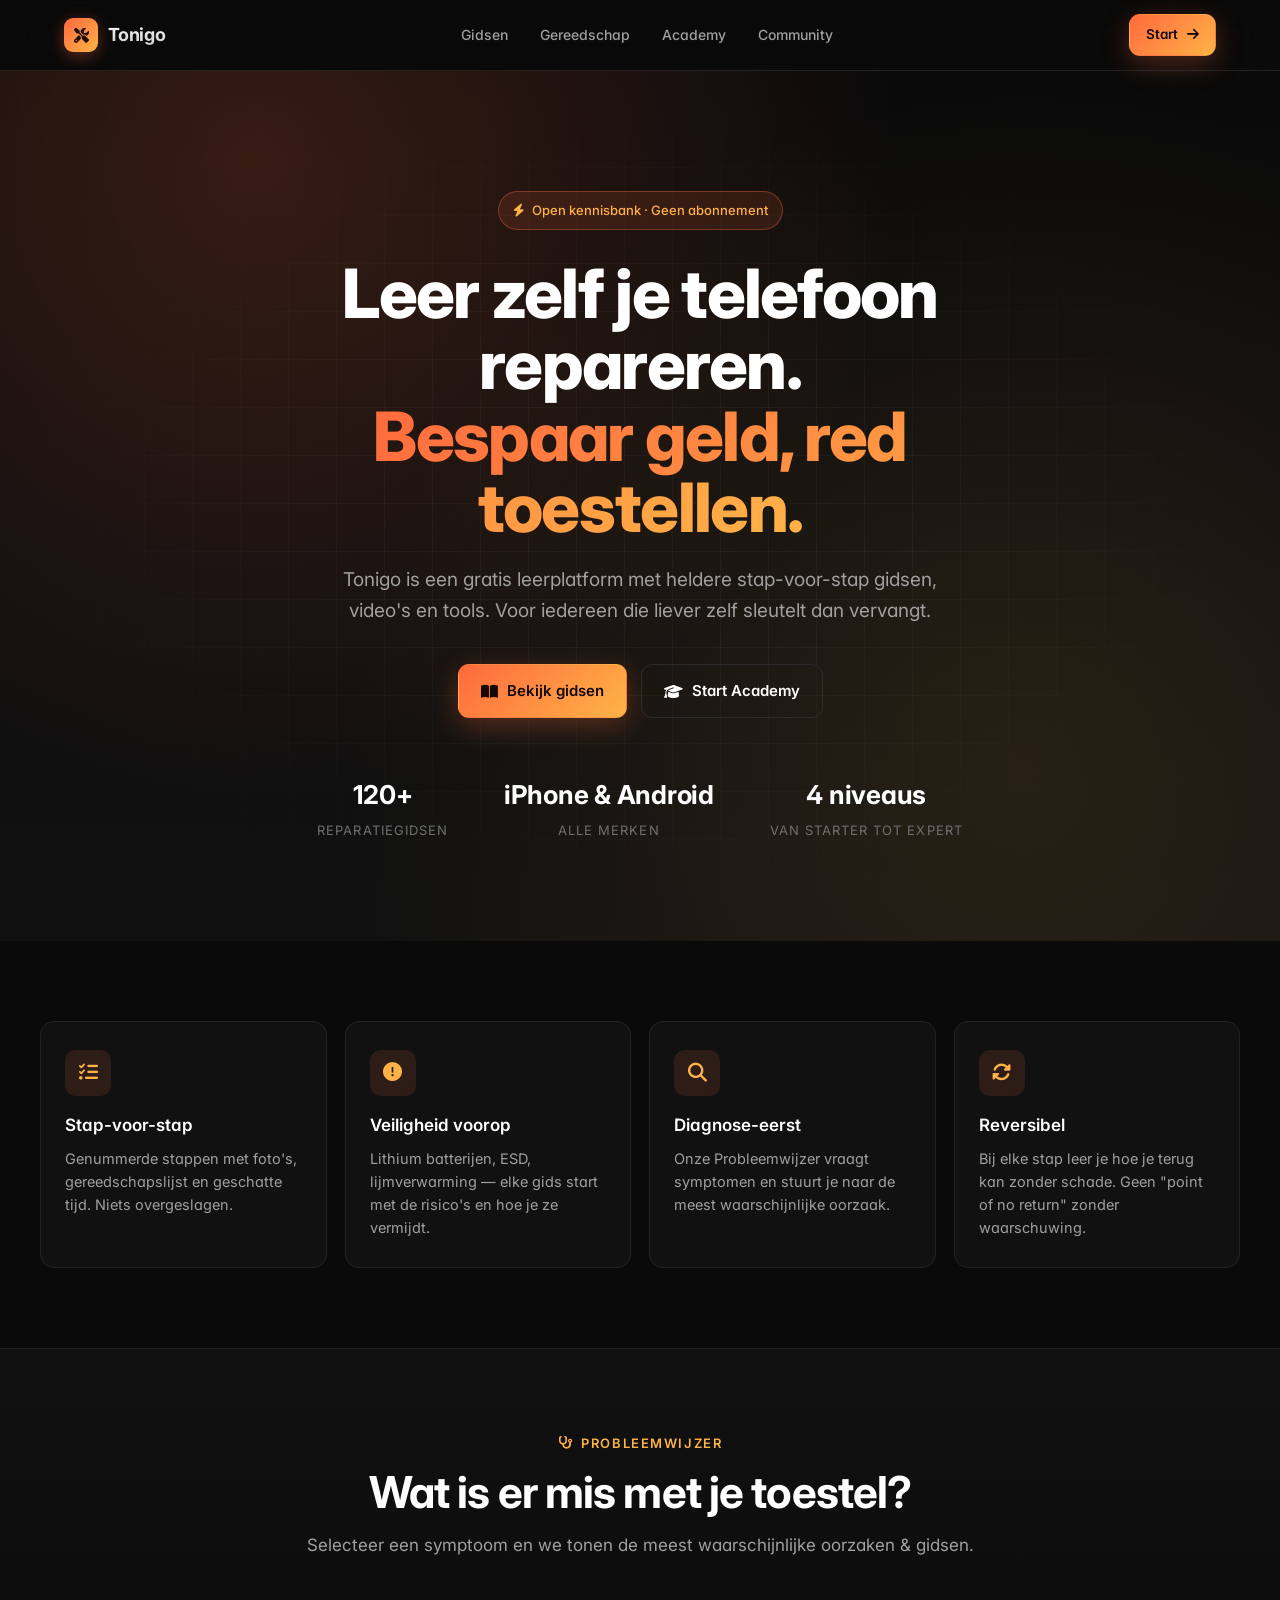
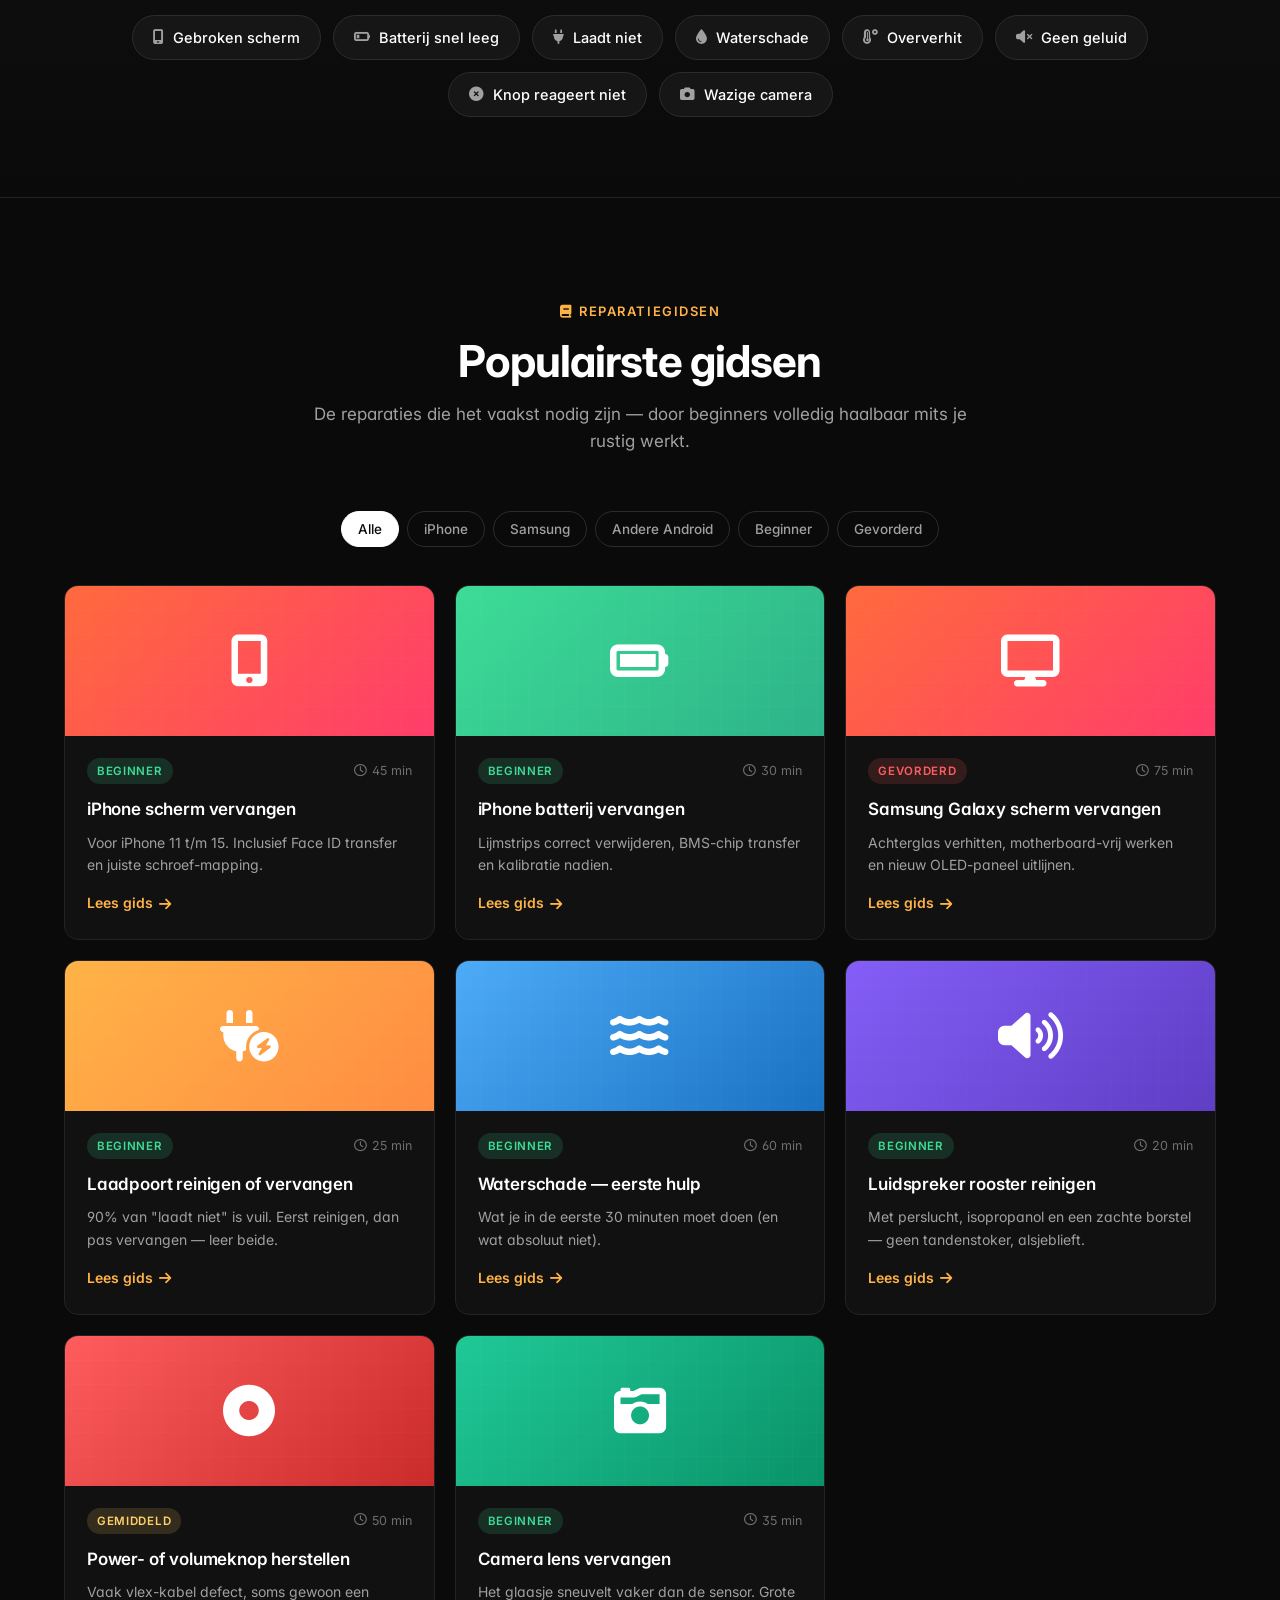
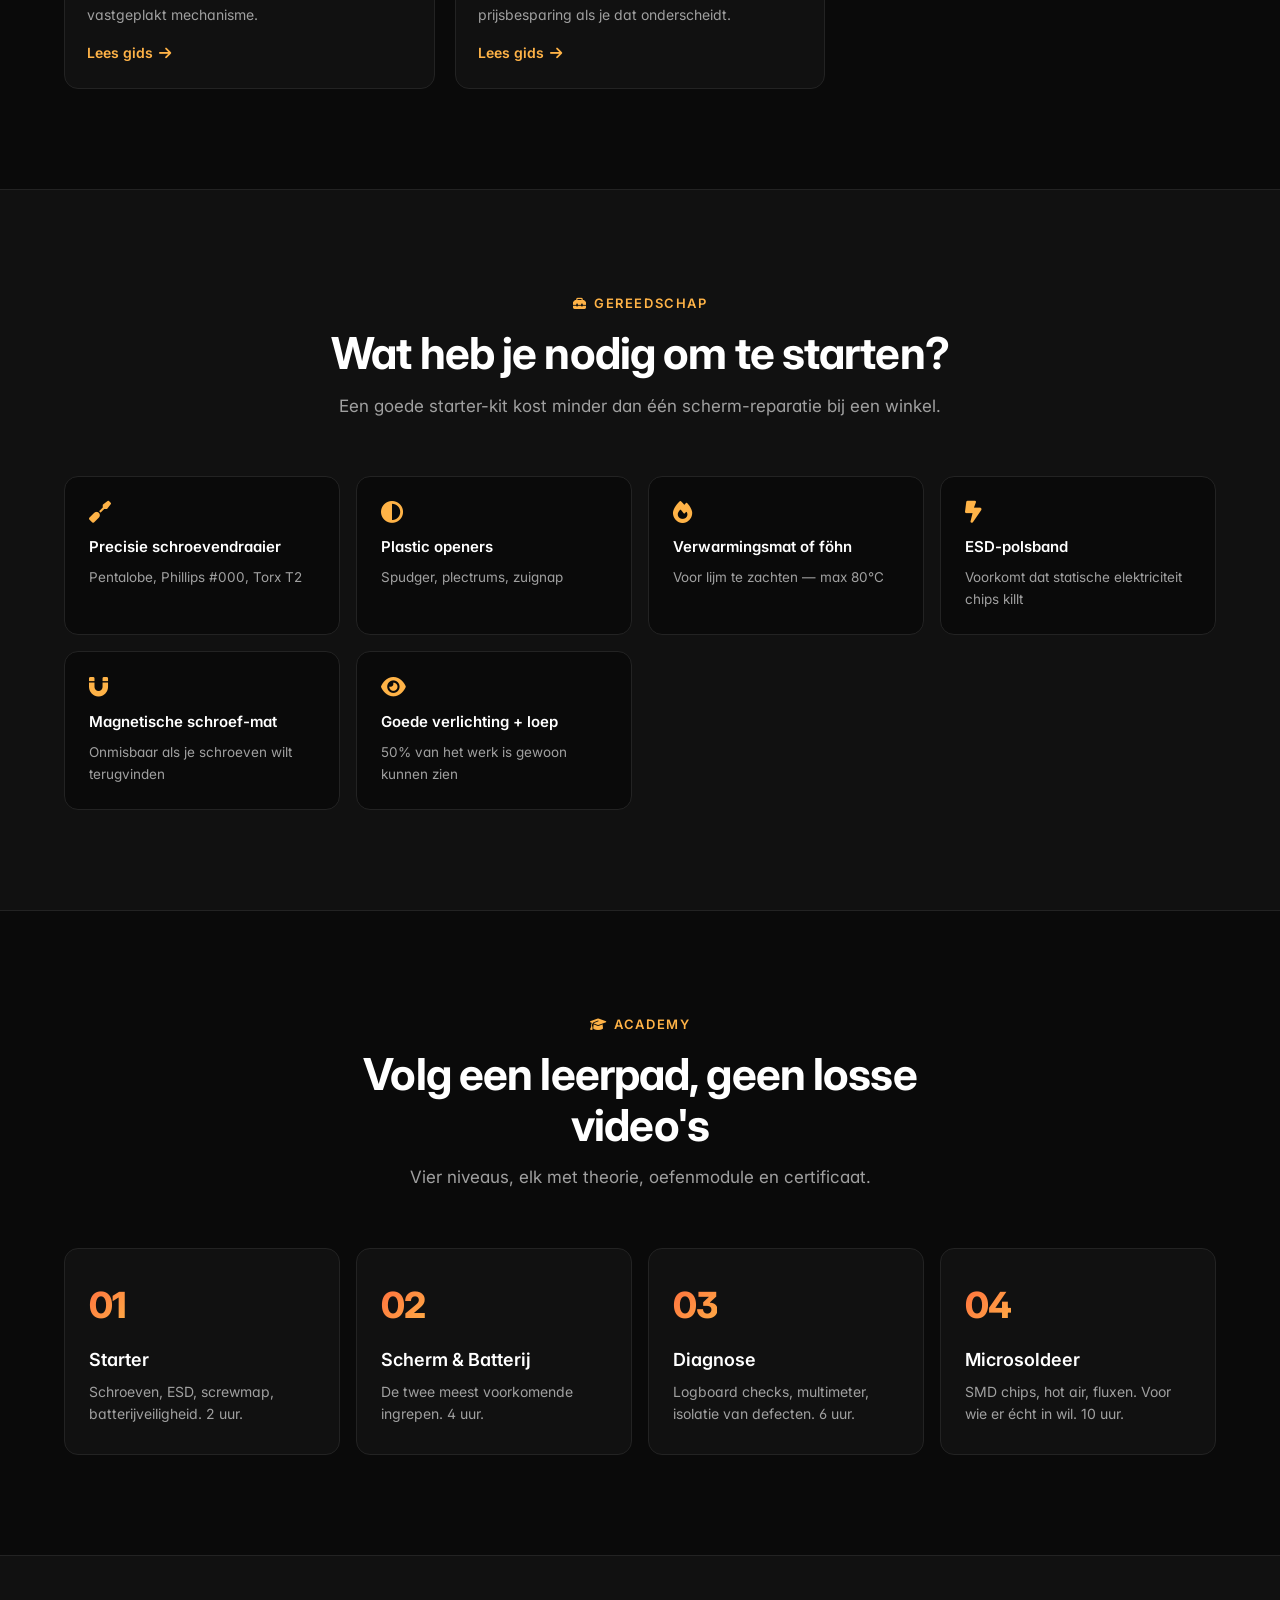
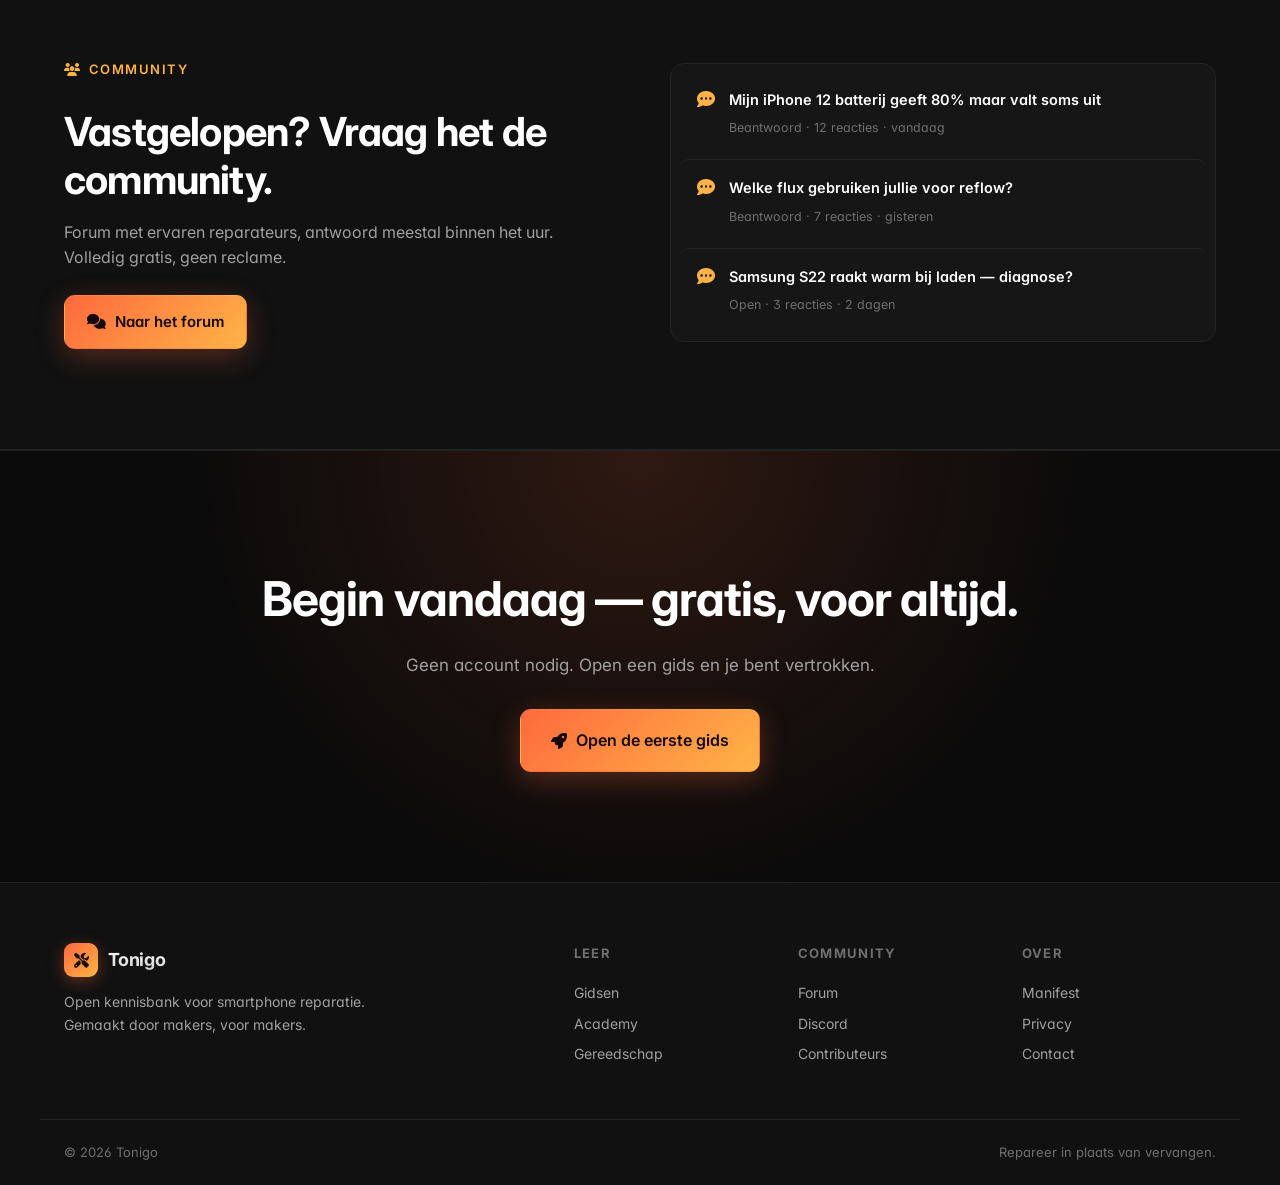
==== index.html @ 2595c66f "Initial commit: Tonigo landing + diagnose + guides" ====
<!DOCTYPE html>
<html lang="nl">
<head>
<meta charset="UTF-8" />
<meta name="viewport" content="width=device-width, initial-scale=1.0" />
<meta name="description" content="Tonigo — leer zelf je smartphone repareren. Stap-voor-stap gidsen voor scherm, batterij, laadpoort en meer. iPhone & Android." />
<title>Tonigo · Leer zelf je telefoon repareren</title>
<link rel="preconnect" href="https://fonts.googleapis.com" />
<link rel="preconnect" href="https://fonts.gstatic.com" crossorigin />
<link href="https://fonts.googleapis.com/css2?family=Inter:wght@300;400;500;600;700;800&display=swap" rel="stylesheet" />
<link rel="stylesheet" href="https://cdnjs.cloudflare.com/ajax/libs/font-awesome/6.5.0/css/all.min.css" />
<link rel="stylesheet" href="assets/style.css" />
</head>
<body>

<!-- ============ NAV ============ -->
<header class="nav">
  <div class="container nav__inner">
    <a href="#" class="logo">
      <span class="logo__mark"><i class="fa-solid fa-screwdriver-wrench"></i></span>
      <span class="logo__text">Tonigo</span>
    </a>
    <nav class="nav__links">
      <a href="#guides">Gidsen</a>
      <a href="#tools">Gereedschap</a>
      <a href="#academy">Academy</a>
      <a href="#community">Community</a>
    </nav>
    <a href="#guides" class="btn btn--primary btn--small">
      Start <i class="fa-solid fa-arrow-right"></i>
    </a>
  </div>
</header>

<!-- ============ HERO ============ -->
<section class="hero">
  <div class="hero__bg"></div>
  <div class="container hero__inner">
    <div class="badge">
      <i class="fa-solid fa-bolt"></i> Open kennisbank · Geen abonnement
    </div>
    <h1>Leer zelf je telefoon repareren.<br/><span class="grad">Bespaar geld, red toestellen.</span></h1>
    <p class="lead">Tonigo is een gratis leerplatform met heldere stap-voor-stap gidsen, video's en tools. Voor iedereen die liever zelf sleutelt dan vervangt.</p>
    <div class="hero__cta">
      <a href="#guides" class="btn btn--primary">
        <i class="fa-solid fa-book-open"></i> Bekijk gidsen
      </a>
      <a href="#academy" class="btn btn--ghost">
        <i class="fa-solid fa-graduation-cap"></i> Start Academy
      </a>
    </div>
    <ul class="hero__stats">
      <li><strong>120+</strong><span>reparatiegidsen</span></li>
      <li><strong>iPhone &amp; Android</strong><span>alle merken</span></li>
      <li><strong>4 niveaus</strong><span>van starter tot expert</span></li>
    </ul>
  </div>
</section>

<!-- ============ FEATURES ============ -->
<section class="features container">
  <div class="features__grid">
    <article class="feat">
      <span class="feat__icon"><i class="fa-solid fa-list-check"></i></span>
      <h3>Stap-voor-stap</h3>
      <p>Genummerde stappen met foto's, gereedschapslijst en geschatte tijd. Niets overgeslagen.</p>
    </article>
    <article class="feat">
      <span class="feat__icon"><i class="fa-solid fa-circle-exclamation"></i></span>
      <h3>Veiligheid voorop</h3>
      <p>Lithium batterijen, ESD, lijmverwarming — elke gids start met de risico's en hoe je ze vermijdt.</p>
    </article>
    <article class="feat">
      <span class="feat__icon"><i class="fa-solid fa-magnifying-glass"></i></span>
      <h3>Diagnose-eerst</h3>
      <p>Onze Probleemwijzer vraagt symptomen en stuurt je naar de meest waarschijnlijke oorzaak.</p>
    </article>
    <article class="feat">
      <span class="feat__icon"><i class="fa-solid fa-rotate"></i></span>
      <h3>Reversibel</h3>
      <p>Bij elke stap leer je hoe je terug kan zonder schade. Geen "point of no return" zonder waarschuwing.</p>
    </article>
  </div>
</section>

<!-- ============ DIAGNOSE ============ -->
<section class="diag" id="diag">
  <div class="container">
    <div class="section-head">
      <span class="eyebrow"><i class="fa-solid fa-stethoscope"></i> Probleemwijzer</span>
      <h2>Wat is er mis met je toestel?</h2>
      <p>Selecteer een symptoom en we tonen de meest waarschijnlijke oorzaken &amp; gidsen.</p>
    </div>
    <div class="diag__chips" id="diagChips">
      <button class="chip" data-symptom="scherm-stuk"><i class="fa-solid fa-mobile-screen"></i> Gebroken scherm</button>
      <button class="chip" data-symptom="batterij-leeg"><i class="fa-solid fa-battery-quarter"></i> Batterij snel leeg</button>
      <button class="chip" data-symptom="laden-lukt-niet"><i class="fa-solid fa-plug"></i> Laadt niet</button>
      <button class="chip" data-symptom="water"><i class="fa-solid fa-droplet"></i> Waterschade</button>
      <button class="chip" data-symptom="oververhit"><i class="fa-solid fa-temperature-high"></i> Oververhit</button>
      <button class="chip" data-symptom="geen-geluid"><i class="fa-solid fa-volume-xmark"></i> Geen geluid</button>
      <button class="chip" data-symptom="knop-stuk"><i class="fa-solid fa-circle-xmark"></i> Knop reageert niet</button>
      <button class="chip" data-symptom="camera"><i class="fa-solid fa-camera"></i> Wazige camera</button>
    </div>
    <div class="diag__result" id="diagResult" hidden>
      <h3 id="diagTitle"></h3>
      <p id="diagBody"></p>
      <div id="diagLinks" class="diag__links"></div>
    </div>
  </div>
</section>

<!-- ============ GUIDES ============ -->
<section class="guides" id="guides">
  <div class="container">
    <div class="section-head">
      <span class="eyebrow"><i class="fa-solid fa-book"></i> Reparatiegidsen</span>
      <h2>Populairste gidsen</h2>
      <p>De reparaties die het vaakst nodig zijn — door beginners volledig haalbaar mits je rustig werkt.</p>
    </div>

    <div class="guides__filter">
      <button class="filter active" data-filter="all">Alle</button>
      <button class="filter" data-filter="iphone">iPhone</button>
      <button class="filter" data-filter="samsung">Samsung</button>
      <button class="filter" data-filter="other">Andere Android</button>
      <button class="filter" data-filter="beginner">Beginner</button>
      <button class="filter" data-filter="advanced">Gevorderd</button>
    </div>

    <div class="guides__grid" id="guidesGrid">
      <!-- iPhone screen -->
      <article class="card" data-tags="iphone beginner">
        <div class="card__media card__media--screen">
          <i class="fa-solid fa-mobile-screen-button"></i>
        </div>
        <div class="card__body">
          <div class="card__meta">
            <span class="tag tag--easy">Beginner</span>
            <span class="card__time"><i class="fa-regular fa-clock"></i> 45 min</span>
          </div>
          <h3>iPhone scherm vervangen</h3>
          <p>Voor iPhone 11 t/m 15. Inclusief Face ID transfer en juiste schroef-mapping.</p>
          <a href="#" class="card__link" data-guide="iphone-screen">
            Lees gids <i class="fa-solid fa-arrow-right"></i>
          </a>
        </div>
      </article>

      <!-- iPhone battery -->
      <article class="card" data-tags="iphone beginner">
        <div class="card__media card__media--battery">
          <i class="fa-solid fa-battery-full"></i>
        </div>
        <div class="card__body">
          <div class="card__meta">
            <span class="tag tag--easy">Beginner</span>
            <span class="card__time"><i class="fa-regular fa-clock"></i> 30 min</span>
          </div>
          <h3>iPhone batterij vervangen</h3>
          <p>Lijmstrips correct verwijderen, BMS-chip transfer en kalibratie nadien.</p>
          <a href="#" class="card__link" data-guide="iphone-battery">
            Lees gids <i class="fa-solid fa-arrow-right"></i>
          </a>
        </div>
      </article>

      <!-- Samsung screen -->
      <article class="card" data-tags="samsung advanced">
        <div class="card__media card__media--screen">
          <i class="fa-solid fa-display"></i>
        </div>
        <div class="card__body">
          <div class="card__meta">
            <span class="tag tag--hard">Gevorderd</span>
            <span class="card__time"><i class="fa-regular fa-clock"></i> 75 min</span>
          </div>
          <h3>Samsung Galaxy scherm vervangen</h3>
          <p>Achterglas verhitten, motherboard-vrij werken en nieuw OLED-paneel uitlijnen.</p>
          <a href="#" class="card__link" data-guide="samsung-screen">
            Lees gids <i class="fa-solid fa-arrow-right"></i>
          </a>
        </div>
      </article>

      <!-- Charge port -->
      <article class="card" data-tags="iphone other beginner">
        <div class="card__media card__media--port">
          <i class="fa-solid fa-plug-circle-bolt"></i>
        </div>
        <div class="card__body">
          <div class="card__meta">
            <span class="tag tag--easy">Beginner</span>
            <span class="card__time"><i class="fa-regular fa-clock"></i> 25 min</span>
          </div>
          <h3>Laadpoort reinigen of vervangen</h3>
          <p>90% van "laadt niet" is vuil. Eerst reinigen, dan pas vervangen — leer beide.</p>
          <a href="#" class="card__link" data-guide="charge-port">
            Lees gids <i class="fa-solid fa-arrow-right"></i>
          </a>
        </div>
      </article>

      <!-- Water -->
      <article class="card" data-tags="iphone samsung other beginner">
        <div class="card__media card__media--water">
          <i class="fa-solid fa-water"></i>
        </div>
        <div class="card__body">
          <div class="card__meta">
            <span class="tag tag--easy">Beginner</span>
            <span class="card__time"><i class="fa-regular fa-clock"></i> 60 min</span>
          </div>
          <h3>Waterschade — eerste hulp</h3>
          <p>Wat je in de eerste 30 minuten moet doen (en wat absoluut niet).</p>
          <a href="#" class="card__link" data-guide="water-damage">
            Lees gids <i class="fa-solid fa-arrow-right"></i>
          </a>
        </div>
      </article>

      <!-- Speaker -->
      <article class="card" data-tags="iphone samsung beginner">
        <div class="card__media card__media--speaker">
          <i class="fa-solid fa-volume-high"></i>
        </div>
        <div class="card__body">
          <div class="card__meta">
            <span class="tag tag--easy">Beginner</span>
            <span class="card__time"><i class="fa-regular fa-clock"></i> 20 min</span>
          </div>
          <h3>Luidspreker rooster reinigen</h3>
          <p>Met perslucht, isopropanol en een zachte borstel — geen tandenstoker, alsjeblieft.</p>
          <a href="#" class="card__link" data-guide="speaker-clean">
            Lees gids <i class="fa-solid fa-arrow-right"></i>
          </a>
        </div>
      </article>

      <!-- Buttons -->
      <article class="card" data-tags="iphone samsung other advanced">
        <div class="card__media card__media--button">
          <i class="fa-solid fa-circle-dot"></i>
        </div>
        <div class="card__body">
          <div class="card__meta">
            <span class="tag tag--mid">Gemiddeld</span>
            <span class="card__time"><i class="fa-regular fa-clock"></i> 50 min</span>
          </div>
          <h3>Power- of volumeknop herstellen</h3>
          <p>Vaak vlex-kabel defect, soms gewoon een vastgeplakt mechanisme.</p>
          <a href="#" class="card__link" data-guide="buttons">
            Lees gids <i class="fa-solid fa-arrow-right"></i>
          </a>
        </div>
      </article>

      <!-- Camera -->
      <article class="card" data-tags="iphone samsung beginner">
        <div class="card__media card__media--camera">
          <i class="fa-solid fa-camera-retro"></i>
        </div>
        <div class="card__body">
          <div class="card__meta">
            <span class="tag tag--easy">Beginner</span>
            <span class="card__time"><i class="fa-regular fa-clock"></i> 35 min</span>
          </div>
          <h3>Camera lens vervangen</h3>
          <p>Het glaasje sneuvelt vaker dan de sensor. Grote prijsbesparing als je dat onderscheidt.</p>
          <a href="#" class="card__link" data-guide="camera-lens">
            Lees gids <i class="fa-solid fa-arrow-right"></i>
          </a>
        </div>
      </article>
    </div>
  </div>
</section>

<!-- ============ TOOLS ============ -->
<section class="tools" id="tools">
  <div class="container">
    <div class="section-head">
      <span class="eyebrow"><i class="fa-solid fa-toolbox"></i> Gereedschap</span>
      <h2>Wat heb je nodig om te starten?</h2>
      <p>Een goede starter-kit kost minder dan één scherm-reparatie bij een winkel.</p>
    </div>
    <div class="tools__grid">
      <div class="tool"><i class="fa-solid fa-screwdriver"></i><strong>Precisie schroevendraaier</strong><span>Pentalobe, Phillips #000, Torx T2</span></div>
      <div class="tool"><i class="fa-solid fa-circle-half-stroke"></i><strong>Plastic openers</strong><span>Spudger, plectrums, zuignap</span></div>
      <div class="tool"><i class="fa-solid fa-fire"></i><strong>Verwarmingsmat of föhn</strong><span>Voor lijm te zachten — max 80°C</span></div>
      <div class="tool"><i class="fa-solid fa-bolt-lightning"></i><strong>ESD-polsband</strong><span>Voorkomt dat statische elektriciteit chips killt</span></div>
      <div class="tool"><i class="fa-solid fa-magnet"></i><strong>Magnetische schroef-mat</strong><span>Onmisbaar als je schroeven wilt terugvinden</span></div>
      <div class="tool"><i class="fa-solid fa-eye"></i><strong>Goede verlichting + loep</strong><span>50% van het werk is gewoon kunnen zien</span></div>
    </div>
  </div>
</section>

<!-- ============ ACADEMY ============ -->
<section class="academy" id="academy">
  <div class="container">
    <div class="section-head">
      <span class="eyebrow"><i class="fa-solid fa-graduation-cap"></i> Academy</span>
      <h2>Volg een leerpad, geen losse video's</h2>
      <p>Vier niveaus, elk met theorie, oefenmodule en certificaat.</p>
    </div>
    <div class="path">
      <div class="path__step">
        <span class="path__num">01</span>
        <h3>Starter</h3>
        <p>Schroeven, ESD, screwmap, batterijveiligheid. 2 uur.</p>
      </div>
      <div class="path__step">
        <span class="path__num">02</span>
        <h3>Scherm &amp; Batterij</h3>
        <p>De twee meest voorkomende ingrepen. 4 uur.</p>
      </div>
      <div class="path__step">
        <span class="path__num">03</span>
        <h3>Diagnose</h3>
        <p>Logboard checks, multimeter, isolatie van defecten. 6 uur.</p>
      </div>
      <div class="path__step">
        <span class="path__num">04</span>
        <h3>Microsoldeer</h3>
        <p>SMD chips, hot air, fluxen. Voor wie er écht in wil. 10 uur.</p>
      </div>
    </div>
  </div>
</section>

<!-- ============ COMMUNITY ============ -->
<section class="community" id="community">
  <div class="container community__inner">
    <div>
      <span class="eyebrow"><i class="fa-solid fa-users"></i> Community</span>
      <h2>Vastgelopen? Vraag het de community.</h2>
      <p>Forum met ervaren reparateurs, antwoord meestal binnen het uur. Volledig gratis, geen reclame.</p>
      <a href="#" class="btn btn--primary"><i class="fa-solid fa-comments"></i> Naar het forum</a>
    </div>
    <div class="community__card">
      <div class="community__row">
        <i class="fa-solid fa-comment-dots"></i>
        <div>
          <strong>Mijn iPhone 12 batterij geeft 80% maar valt soms uit</strong>
          <span>Beantwoord · 12 reacties · vandaag</span>
        </div>
      </div>
      <div class="community__row">
        <i class="fa-solid fa-comment-dots"></i>
        <div>
          <strong>Welke flux gebruiken jullie voor reflow?</strong>
          <span>Beantwoord · 7 reacties · gisteren</span>
        </div>
      </div>
      <div class="community__row">
        <i class="fa-solid fa-comment-dots"></i>
        <div>
          <strong>Samsung S22 raakt warm bij laden — diagnose?</strong>
          <span>Open · 3 reacties · 2 dagen</span>
        </div>
      </div>
    </div>
  </div>
</section>

<!-- ============ CTA ============ -->
<section class="cta">
  <div class="container cta__inner">
    <h2>Begin vandaag — gratis, voor altijd.</h2>
    <p>Geen account nodig. Open een gids en je bent vertrokken.</p>
    <a href="#guides" class="btn btn--primary btn--large">
      <i class="fa-solid fa-rocket"></i> Open de eerste gids
    </a>
  </div>
</section>

<!-- ============ FOOTER ============ -->
<footer class="footer">
  <div class="container footer__inner">
    <div class="footer__brand">
      <a href="#" class="logo">
        <span class="logo__mark"><i class="fa-solid fa-screwdriver-wrench"></i></span>
        <span class="logo__text">Tonigo</span>
      </a>
      <p>Open kennisbank voor smartphone reparatie. Gemaakt door makers, voor makers.</p>
    </div>
    <div class="footer__cols">
      <div>
        <h4>Leer</h4>
        <a href="#guides">Gidsen</a>
        <a href="#academy">Academy</a>
        <a href="#tools">Gereedschap</a>
      </div>
      <div>
        <h4>Community</h4>
        <a href="#community">Forum</a>
        <a href="#">Discord</a>
        <a href="#">Contributeurs</a>
      </div>
      <div>
        <h4>Over</h4>
        <a href="#">Manifest</a>
        <a href="#">Privacy</a>
        <a href="#">Contact</a>
      </div>
    </div>
  </div>
  <div class="footer__bottom container">
    <span>© <span id="year"></span> Tonigo</span>
    <span>Repareer in plaats van vervangen.</span>
  </div>
</footer>

<script src="assets/script.js"></script>
</body>
</html>
---- assets/style.css ----
/* ============ Tonigo — Premium Dark UI ============ */

:root {
  --bg: #0a0a0a;
  --bg-2: #111111;
  --bg-3: #161616;
  --bg-4: #1c1c1c;
  --line: #232323;
  --line-2: #2c2c2c;
  --text: #ffffff;
  --text-2: #a0a0a0;
  --text-3: #6f6f6f;

  --accent: #ff6a3d;          /* warm tool-orange */
  --accent-2: #ffb347;
  --accent-soft: rgba(255,106,61,.12);
  --accent-line: rgba(255,106,61,.35);

  --green: #3ddc97;
  --yellow: #ffd166;
  --red: #ff5d5d;

  --radius: 14px;
  --radius-lg: 22px;
  --shadow: 0 10px 40px rgba(0,0,0,.4);
  --shadow-soft: 0 4px 18px rgba(0,0,0,.3);
}

* { box-sizing: border-box; margin: 0; padding: 0; }

html { scroll-behavior: smooth; }

body {
  font-family: 'Inter', system-ui, -apple-system, sans-serif;
  background: var(--bg);
  color: var(--text);
  line-height: 1.6;
  -webkit-font-smoothing: antialiased;
  font-feature-settings: "ss01", "cv11";
}

a { color: inherit; text-decoration: none; transition: all .2s ease; }

img { max-width: 100%; display: block; }

.container {
  max-width: 1200px;
  margin: 0 auto;
  padding: 0 24px;
}

/* ============ NAV ============ */
.nav {
  position: sticky;
  top: 0;
  z-index: 100;
  background: rgba(10,10,10,.7);
  backdrop-filter: blur(18px);
  -webkit-backdrop-filter: blur(18px);
  border-bottom: 1px solid var(--line);
}
.nav__inner {
  display: flex;
  align-items: center;
  justify-content: space-between;
  height: 70px;
}
.logo {
  display: inline-flex;
  align-items: center;
  gap: 10px;
  font-weight: 700;
  font-size: 18px;
  letter-spacing: -.01em;
}
.logo__mark {
  width: 34px; height: 34px;
  display: grid; place-items: center;
  background: linear-gradient(135deg, var(--accent), var(--accent-2));
  border-radius: 9px;
  color: #1a0e07;
  font-size: 15px;
  box-shadow: 0 4px 16px rgba(255,106,61,.35);
}
.logo__text {
  background: linear-gradient(180deg, #fff, #c9c9c9);
  -webkit-background-clip: text;
  background-clip: text;
  color: transparent;
}
.nav__links {
  display: flex;
  gap: 32px;
}
.nav__links a {
  font-size: 14px;
  font-weight: 500;
  color: var(--text-2);
}
.nav__links a:hover { color: var(--text); }

/* ============ Buttons ============ */
.btn {
  display: inline-flex;
  align-items: center;
  gap: 9px;
  padding: 14px 22px;
  border-radius: 11px;
  font-size: 15px;
  font-weight: 600;
  border: 1px solid transparent;
  cursor: pointer;
  font-family: inherit;
  transition: all .2s ease;
  white-space: nowrap;
}
.btn--small { padding: 9px 16px; font-size: 13.5px; }
.btn--large { padding: 18px 30px; font-size: 16px; }
.btn--primary {
  background: linear-gradient(135deg, var(--accent), var(--accent-2));
  color: #15080a;
  box-shadow: 0 8px 28px rgba(255,106,61,.28);
}
.btn--primary:hover {
  transform: translateY(-2px);
  box-shadow: 0 14px 38px rgba(255,106,61,.4);
}
.btn--ghost {
  background: transparent;
  color: var(--text);
  border-color: var(--line-2);
}
.btn--ghost:hover {
  background: var(--bg-3);
  border-color: var(--text-3);
}

/* ============ HERO ============ */
.hero {
  position: relative;
  padding: 120px 0 100px;
  overflow: hidden;
}
.hero__bg {
  position: absolute; inset: 0;
  background:
    radial-gradient(circle at 20% 10%, rgba(255,106,61,.18), transparent 50%),
    radial-gradient(circle at 80% 80%, rgba(255,179,71,.10), transparent 55%),
    linear-gradient(180deg, var(--bg) 0%, var(--bg-2) 100%);
  z-index: 0;
}
.hero__bg::after {
  content: "";
  position: absolute; inset: 0;
  background-image:
    linear-gradient(rgba(255,255,255,.03) 1px, transparent 1px),
    linear-gradient(90deg, rgba(255,255,255,.03) 1px, transparent 1px);
  background-size: 48px 48px;
  mask-image: radial-gradient(ellipse at center, black 30%, transparent 75%);
}
.hero__inner {
  position: relative;
  z-index: 1;
  max-width: 880px;
  text-align: center;
}
.badge {
  display: inline-flex;
  align-items: center;
  gap: 8px;
  padding: 8px 14px;
  border-radius: 99px;
  background: var(--accent-soft);
  border: 1px solid var(--accent-line);
  color: var(--accent-2);
  font-size: 13px;
  font-weight: 500;
  margin-bottom: 28px;
}
.hero h1 {
  font-size: clamp(38px, 5.5vw, 68px);
  line-height: 1.05;
  font-weight: 800;
  letter-spacing: -.025em;
  margin-bottom: 22px;
}
.grad {
  background: linear-gradient(135deg, var(--accent), var(--accent-2));
  -webkit-background-clip: text;
  background-clip: text;
  color: transparent;
}
.lead {
  font-size: 19px;
  color: var(--text-2);
  max-width: 640px;
  margin: 0 auto 38px;
}
.hero__cta {
  display: inline-flex;
  gap: 14px;
  flex-wrap: wrap;
  justify-content: center;
  margin-bottom: 56px;
}
.hero__stats {
  display: flex;
  flex-wrap: wrap;
  justify-content: center;
  gap: 56px;
  list-style: none;
}
.hero__stats li {
  display: flex;
  flex-direction: column;
  gap: 4px;
}
.hero__stats strong {
  font-size: 26px;
  font-weight: 700;
  letter-spacing: -.01em;
}
.hero__stats span {
  font-size: 13px;
  color: var(--text-3);
  text-transform: uppercase;
  letter-spacing: .08em;
}

/* ============ Section heads ============ */
.section-head {
  text-align: center;
  max-width: 680px;
  margin: 0 auto 56px;
}
.eyebrow {
  display: inline-flex;
  align-items: center;
  gap: 7px;
  font-size: 13px;
  font-weight: 600;
  color: var(--accent-2);
  text-transform: uppercase;
  letter-spacing: .12em;
  margin-bottom: 14px;
}
.section-head h2 {
  font-size: clamp(30px, 3.6vw, 44px);
  font-weight: 700;
  letter-spacing: -.02em;
  line-height: 1.15;
  margin-bottom: 14px;
}
.section-head p {
  color: var(--text-2);
  font-size: 17px;
}

/* ============ Features ============ */
.features { padding: 80px 0; }
.features__grid {
  display: grid;
  grid-template-columns: repeat(auto-fit, minmax(240px, 1fr));
  gap: 18px;
}
.feat {
  background: var(--bg-2);
  border: 1px solid var(--line);
  padding: 28px 24px;
  border-radius: var(--radius);
  transition: all .25s ease;
}
.feat:hover {
  border-color: var(--accent-line);
  transform: translateY(-3px);
  box-shadow: var(--shadow-soft);
}
.feat__icon {
  width: 46px; height: 46px;
  display: grid; place-items: center;
  background: var(--accent-soft);
  color: var(--accent-2);
  border-radius: 11px;
  font-size: 19px;
  margin-bottom: 16px;
}
.feat h3 {
  font-size: 17px;
  font-weight: 600;
  margin-bottom: 8px;
}
.feat p {
  font-size: 14.5px;
  color: var(--text-2);
}

/* ============ Diagnose ============ */
.diag {
  padding: 80px 0;
  background: linear-gradient(180deg, var(--bg-2), var(--bg));
  border-top: 1px solid var(--line);
  border-bottom: 1px solid var(--line);
}
.diag__chips {
  display: flex;
  flex-wrap: wrap;
  gap: 12px;
  justify-content: center;
}
.chip {
  display: inline-flex;
  align-items: center;
  gap: 9px;
  padding: 13px 20px;
  background: var(--bg-3);
  border: 1px solid var(--line-2);
  border-radius: 99px;
  color: var(--text);
  font-family: inherit;
  font-size: 14.5px;
  font-weight: 500;
  cursor: pointer;
  transition: all .2s ease;
}
.chip i { color: var(--text-2); }
.chip:hover {
  border-color: var(--accent);
  background: var(--accent-soft);
}
.chip.active {
  border-color: var(--accent);
  background: var(--accent-soft);
  color: var(--accent-2);
}
.chip.active i { color: var(--accent-2); }

.diag__result {
  margin-top: 36px;
  padding: 28px 30px;
  background: var(--bg-3);
  border: 1px solid var(--accent-line);
  border-radius: var(--radius);
  max-width: 760px;
  margin-left: auto;
  margin-right: auto;
}
.diag__result h3 {
  font-size: 20px;
  margin-bottom: 8px;
}
.diag__result p {
  color: var(--text-2);
  font-size: 15px;
  margin-bottom: 18px;
}
.diag__links {
  display: flex;
  flex-wrap: wrap;
  gap: 10px;
}
.diag__links a {
  display: inline-flex;
  align-items: center;
  gap: 7px;
  padding: 9px 14px;
  background: var(--bg-4);
  border: 1px solid var(--line-2);
  border-radius: 9px;
  color: var(--text);
  font-size: 13.5px;
  font-weight: 500;
}
.diag__links a:hover {
  border-color: var(--accent);
  color: var(--accent-2);
}

/* ============ Guides ============ */
.guides { padding: 100px 0; }
.guides__filter {
  display: flex;
  flex-wrap: wrap;
  gap: 8px;
  justify-content: center;
  margin-bottom: 38px;
}
.filter {
  background: transparent;
  border: 1px solid var(--line-2);
  padding: 9px 16px;
  border-radius: 99px;
  color: var(--text-2);
  font-family: inherit;
  font-size: 13.5px;
  font-weight: 500;
  cursor: pointer;
  transition: all .2s ease;
}
.filter:hover { color: var(--text); border-color: var(--text-3); }
.filter.active {
  background: var(--text);
  color: var(--bg);
  border-color: var(--text);
}
.guides__grid {
  display: grid;
  grid-template-columns: repeat(auto-fill, minmax(290px, 1fr));
  gap: 20px;
}
.card {
  background: var(--bg-2);
  border: 1px solid var(--line);
  border-radius: var(--radius);
  overflow: hidden;
  transition: all .25s ease;
  display: flex;
  flex-direction: column;
}
.card:hover {
  transform: translateY(-4px);
  border-color: var(--accent-line);
  box-shadow: var(--shadow);
}
.card__media {
  height: 150px;
  display: grid;
  place-items: center;
  font-size: 52px;
  color: var(--text);
  position: relative;
  overflow: hidden;
}
.card__media::before {
  content: "";
  position: absolute; inset: 0;
  opacity: .35;
  background-size: 24px 24px;
  background-image:
    linear-gradient(rgba(255,255,255,.06) 1px, transparent 1px),
    linear-gradient(90deg, rgba(255,255,255,.06) 1px, transparent 1px);
}
.card__media i { position: relative; z-index: 1; }
.card__media--screen { background: linear-gradient(135deg, #ff6a3d, #ff3d6a); }
.card__media--battery { background: linear-gradient(135deg, #3ddc97, #2db389); }
.card__media--port { background: linear-gradient(135deg, #ffb347, #ff8c42); }
.card__media--water { background: linear-gradient(135deg, #4dabf7, #1971c2); }
.card__media--speaker { background: linear-gradient(135deg, #845ef7, #5f3dc4); }
.card__media--button { background: linear-gradient(135deg, #ff5d5d, #c92a2a); }
.card__media--camera { background: linear-gradient(135deg, #20c997, #099268); }

.card__body { padding: 22px 22px 24px; flex: 1; display: flex; flex-direction: column; }
.card__meta {
  display: flex;
  align-items: center;
  justify-content: space-between;
  margin-bottom: 12px;
}
.tag {
  font-size: 11.5px;
  font-weight: 600;
  padding: 4px 10px;
  border-radius: 99px;
  text-transform: uppercase;
  letter-spacing: .06em;
}
.tag--easy { background: rgba(61,220,151,.15); color: var(--green); }
.tag--mid  { background: rgba(255,209,102,.15); color: var(--yellow); }
.tag--hard { background: rgba(255,93,93,.15); color: var(--red); }
.card__time {
  font-size: 12.5px;
  color: var(--text-3);
  display: inline-flex;
  align-items: center;
  gap: 5px;
}
.card h3 {
  font-size: 17px;
  font-weight: 600;
  margin-bottom: 8px;
  letter-spacing: -.01em;
}
.card p {
  color: var(--text-2);
  font-size: 14px;
  flex: 1;
  margin-bottom: 16px;
}
.card__link {
  display: inline-flex;
  align-items: center;
  gap: 6px;
  font-weight: 600;
  font-size: 14px;
  color: var(--accent-2);
}
.card__link:hover i { transform: translateX(3px); }
.card__link i { transition: transform .2s ease; }

/* ============ Tools ============ */
.tools { padding: 100px 0; background: var(--bg-2); border-top: 1px solid var(--line); border-bottom: 1px solid var(--line); }
.tools__grid {
  display: grid;
  grid-template-columns: repeat(auto-fit, minmax(220px, 1fr));
  gap: 16px;
}
.tool {
  background: var(--bg);
  border: 1px solid var(--line);
  padding: 24px;
  border-radius: var(--radius);
  display: flex;
  flex-direction: column;
  gap: 8px;
  transition: all .2s ease;
}
.tool:hover { border-color: var(--accent-line); transform: translateY(-2px); }
.tool i {
  font-size: 22px;
  color: var(--accent-2);
  margin-bottom: 4px;
}
.tool strong { font-size: 15px; font-weight: 600; }
.tool span { font-size: 13.5px; color: var(--text-2); }

/* ============ Academy ============ */
.academy { padding: 100px 0; }
.path {
  display: grid;
  grid-template-columns: repeat(auto-fit, minmax(220px, 1fr));
  gap: 16px;
  position: relative;
}
.path__step {
  background: var(--bg-2);
  border: 1px solid var(--line);
  padding: 28px 24px;
  border-radius: var(--radius);
  position: relative;
  transition: all .25s ease;
}
.path__step:hover {
  border-color: var(--accent-line);
  background: var(--bg-3);
  transform: translateY(-3px);
}
.path__num {
  display: inline-block;
  font-size: 36px;
  font-weight: 800;
  background: linear-gradient(135deg, var(--accent), var(--accent-2));
  -webkit-background-clip: text;
  background-clip: text;
  color: transparent;
  margin-bottom: 12px;
  letter-spacing: -.03em;
}
.path__step h3 { font-size: 18px; font-weight: 600; margin-bottom: 6px; }
.path__step p { font-size: 14px; color: var(--text-2); }

/* ============ Community ============ */
.community {
  padding: 100px 0;
  background: var(--bg-2);
  border-top: 1px solid var(--line);
  border-bottom: 1px solid var(--line);
}
.community__inner {
  display: grid;
  grid-template-columns: 1fr 1fr;
  gap: 60px;
  align-items: center;
}
.community__inner h2 {
  font-size: clamp(28px, 3.3vw, 40px);
  font-weight: 700;
  letter-spacing: -.02em;
  line-height: 1.2;
  margin: 14px 0 16px;
}
.community__inner p {
  color: var(--text-2);
  font-size: 16px;
  margin-bottom: 24px;
}
.community__card {
  background: var(--bg-3);
  border: 1px solid var(--line);
  border-radius: var(--radius);
  padding: 8px;
}
.community__row {
  display: flex;
  gap: 14px;
  align-items: flex-start;
  padding: 16px 18px;
  border-radius: 10px;
  transition: background .2s ease;
}
.community__row:hover { background: var(--bg-4); }
.community__row + .community__row { border-top: 1px solid var(--line); margin-top: 4px; }
.community__row i {
  font-size: 18px;
  color: var(--accent-2);
  margin-top: 3px;
}
.community__row strong {
  display: block;
  font-size: 14.5px;
  font-weight: 600;
  margin-bottom: 3px;
}
.community__row span {
  font-size: 12.5px;
  color: var(--text-3);
}

/* ============ CTA ============ */
.cta {
  padding: 110px 0;
  text-align: center;
  background:
    radial-gradient(circle at 50% 0%, rgba(255,106,61,.15), transparent 60%),
    var(--bg);
  border-top: 1px solid var(--line);
}
.cta__inner h2 {
  font-size: clamp(30px, 4vw, 48px);
  font-weight: 700;
  letter-spacing: -.02em;
  margin-bottom: 14px;
}
.cta__inner p {
  color: var(--text-2);
  margin-bottom: 30px;
  font-size: 17px;
}

/* ============ Footer ============ */
.footer {
  background: var(--bg-2);
  border-top: 1px solid var(--line);
  padding: 60px 0 0;
}
.footer__inner {
  display: grid;
  grid-template-columns: 1.4fr 2fr;
  gap: 60px;
  padding-bottom: 50px;
}
.footer__brand p {
  color: var(--text-2);
  font-size: 14px;
  margin-top: 14px;
  max-width: 320px;
}
.footer__cols {
  display: grid;
  grid-template-columns: repeat(3, 1fr);
  gap: 30px;
}
.footer__cols h4 {
  font-size: 13px;
  font-weight: 700;
  text-transform: uppercase;
  letter-spacing: .1em;
  color: var(--text-3);
  margin-bottom: 14px;
}
.footer__cols a {
  display: block;
  font-size: 14px;
  color: var(--text-2);
  padding: 4px 0;
}
.footer__cols a:hover { color: var(--text); }
.footer__bottom {
  display: flex;
  justify-content: space-between;
  align-items: center;
  padding: 22px 24px;
  border-top: 1px solid var(--line);
  color: var(--text-3);
  font-size: 13px;
}

/* ============ Responsive ============ */
@media (max-width: 880px) {
  .nav__links { display: none; }
  .hero { padding: 80px 0 60px; }
  .hero__stats { gap: 32px; }
  .community__inner { grid-template-columns: 1fr; gap: 36px; }
  .footer__inner { grid-template-columns: 1fr; gap: 40px; }
  .footer__cols { grid-template-columns: repeat(3, 1fr); gap: 18px; }
  .footer__bottom { flex-direction: column; gap: 8px; padding: 22px 24px; }
}
@media (max-width: 480px) {
  .hero__stats { gap: 22px; flex-direction: column; }
  .footer__cols { grid-template-columns: 1fr 1fr; }
}

/* ============ Hidden filter result ============ */
.card.is-hidden { display: none; }
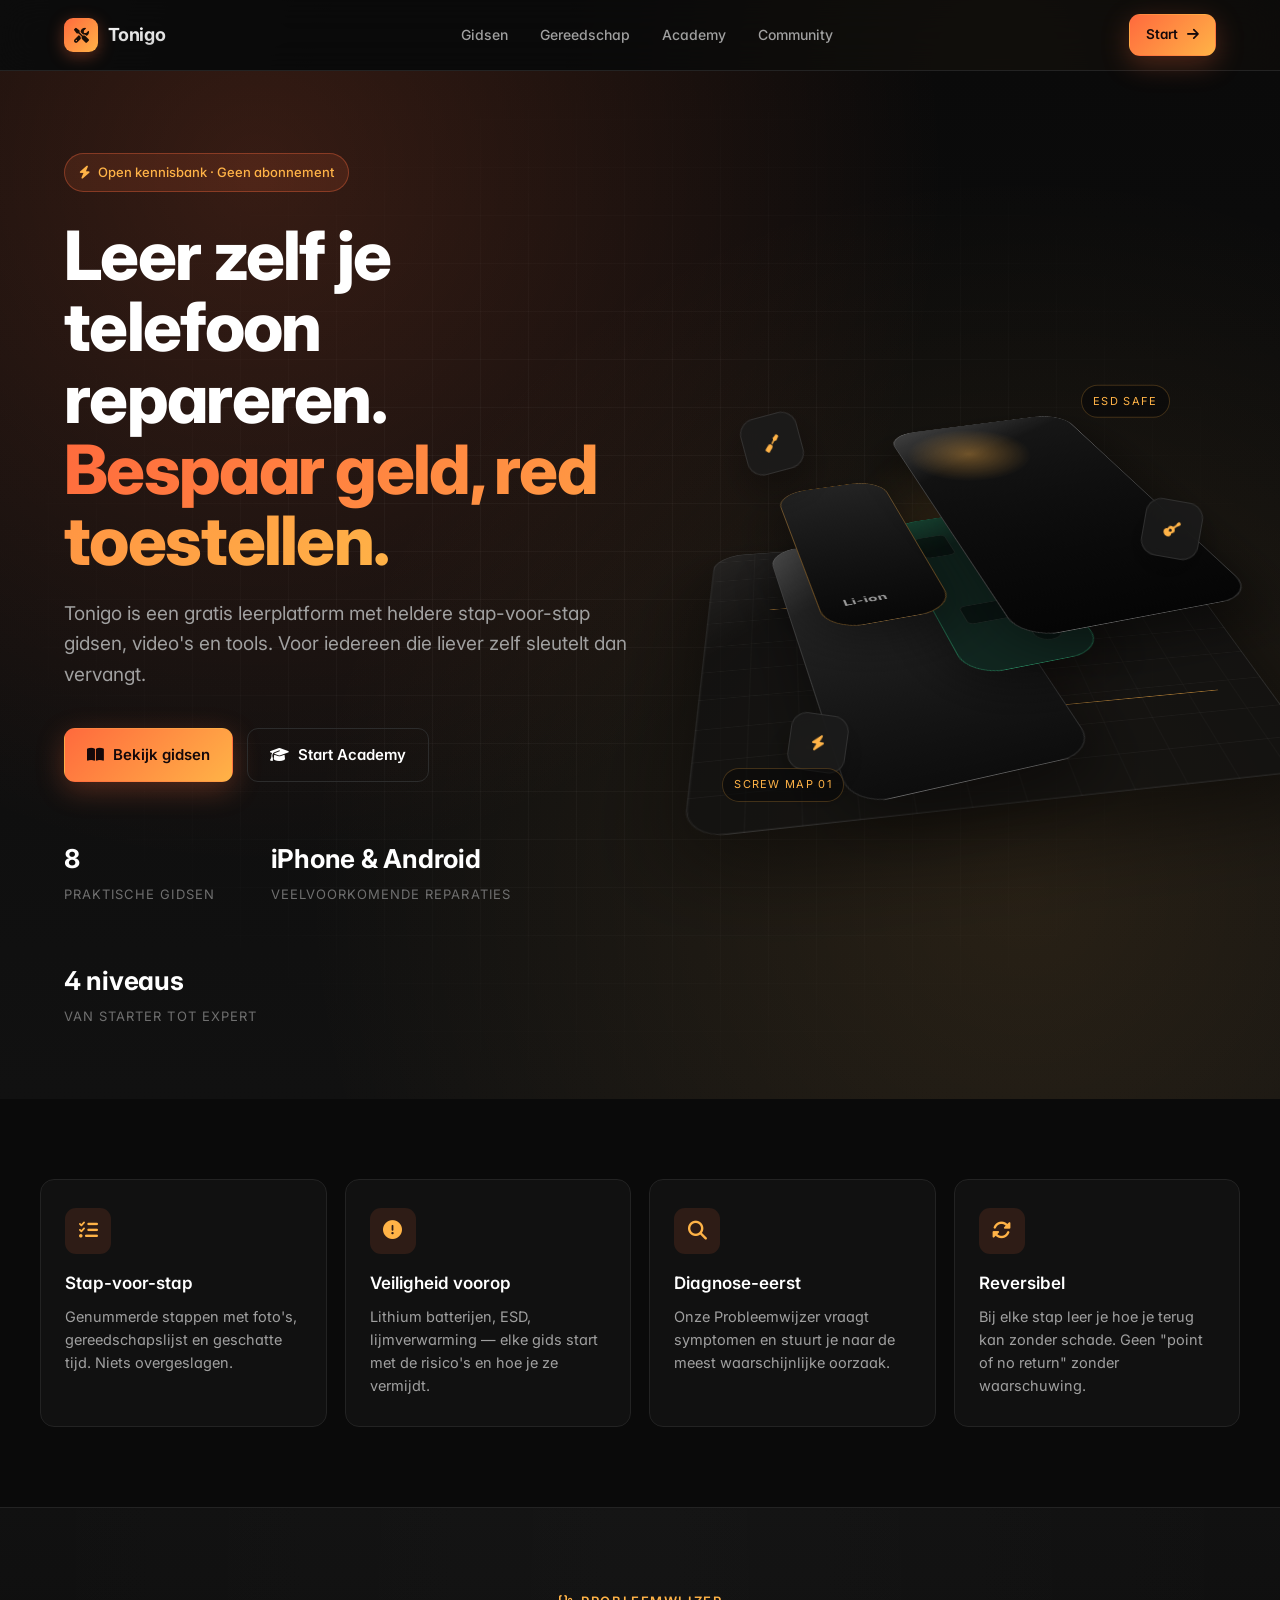
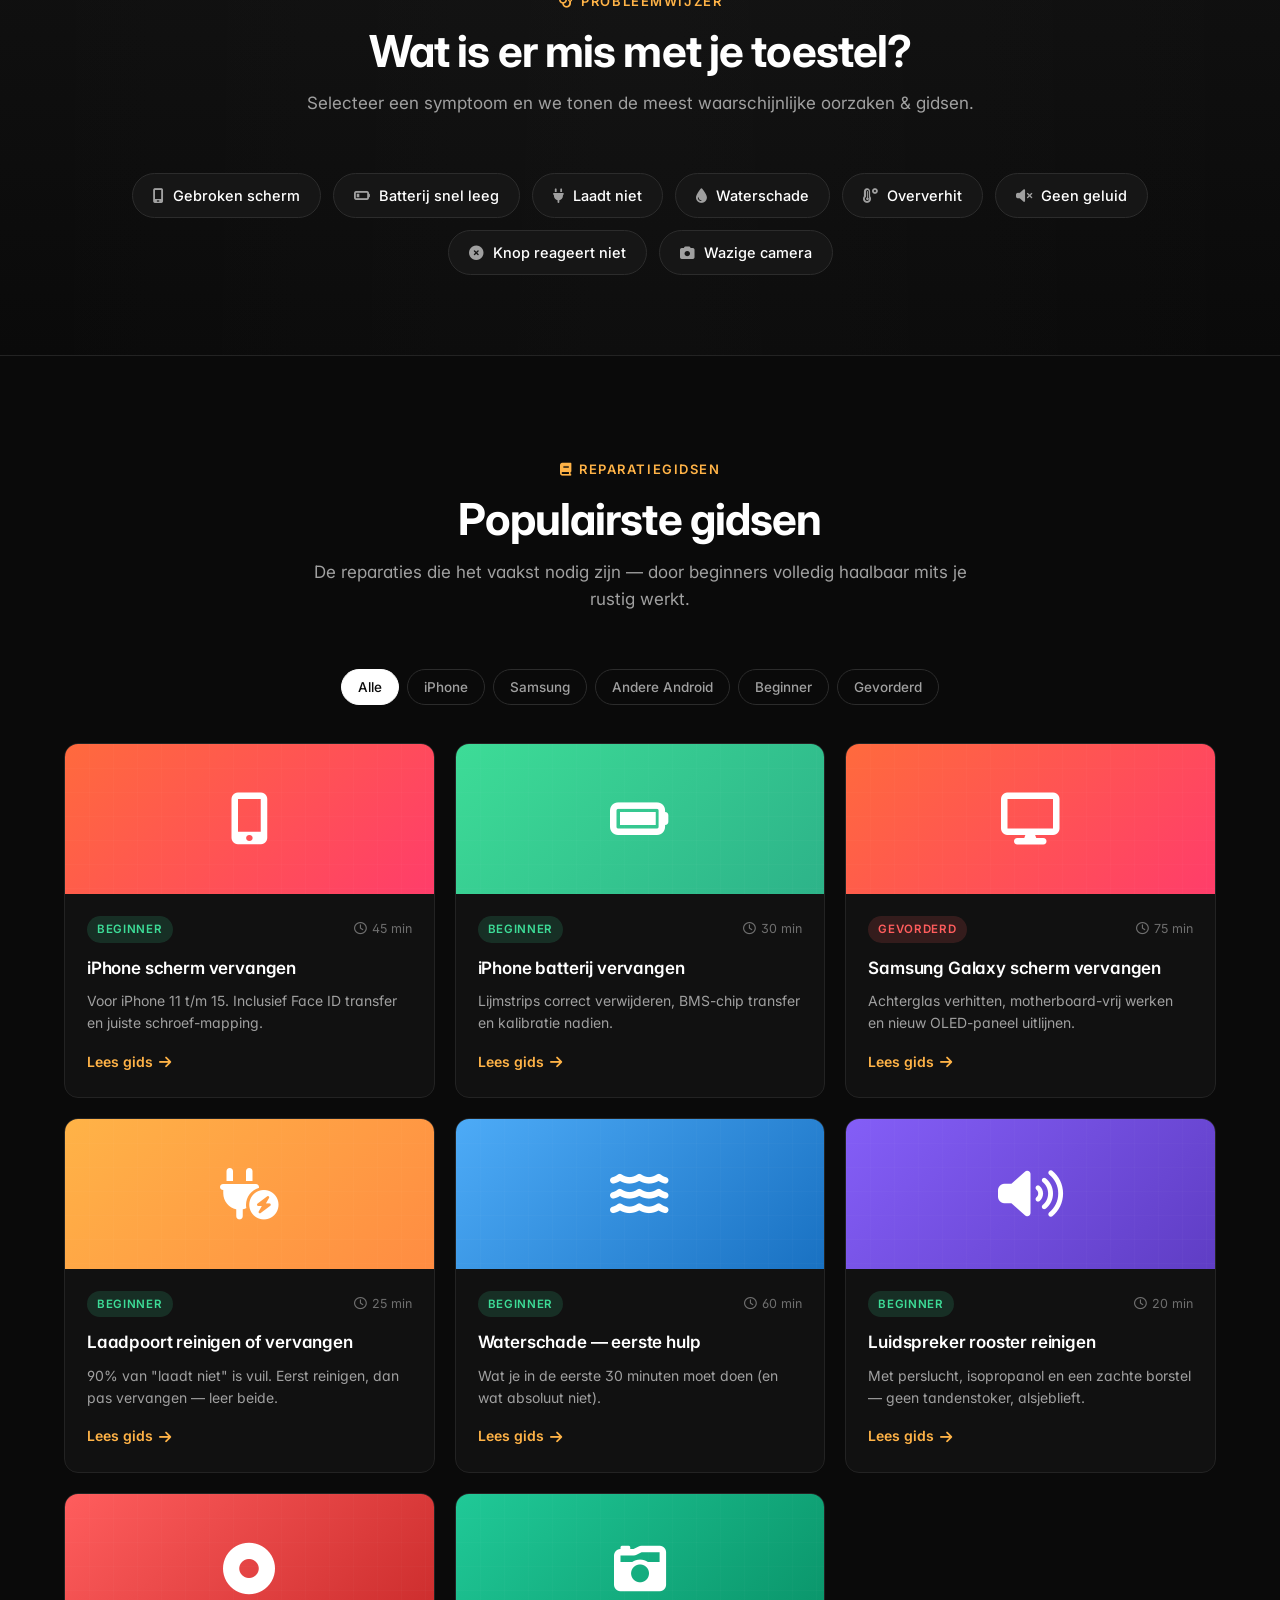
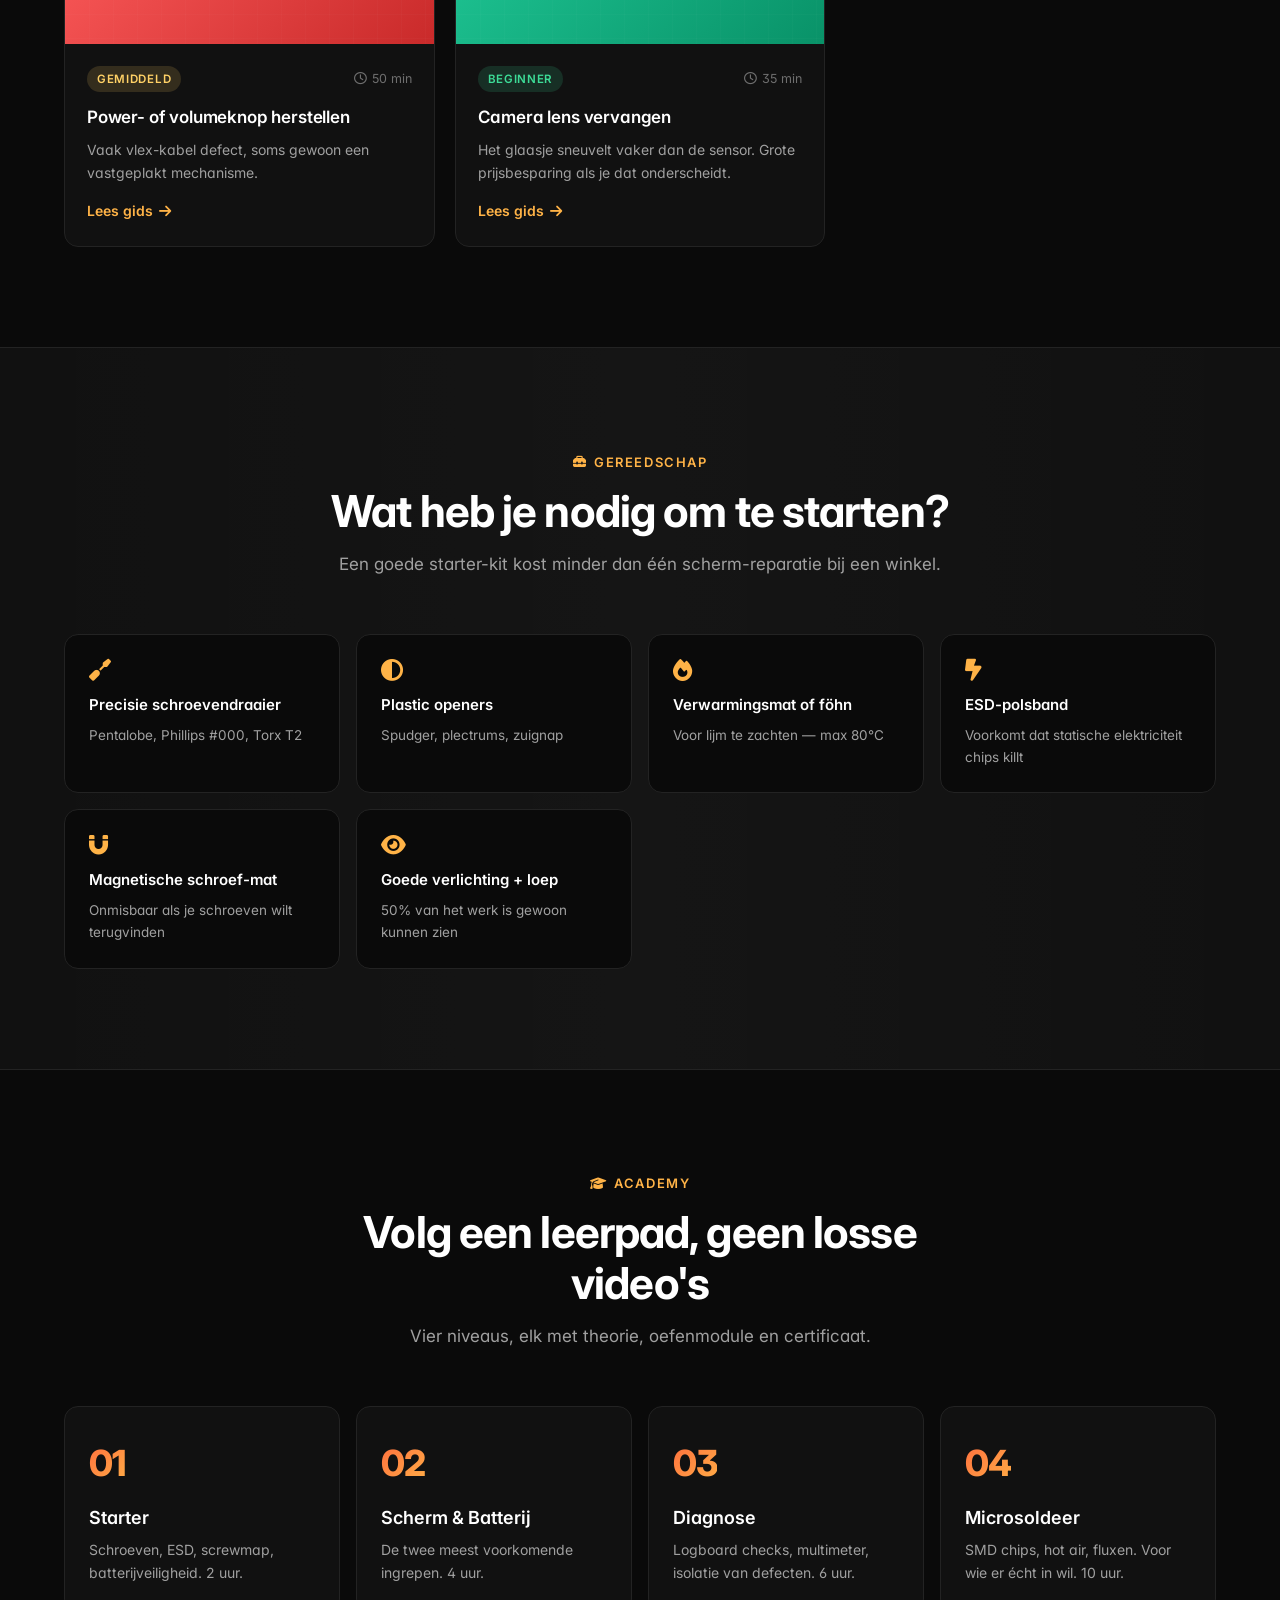
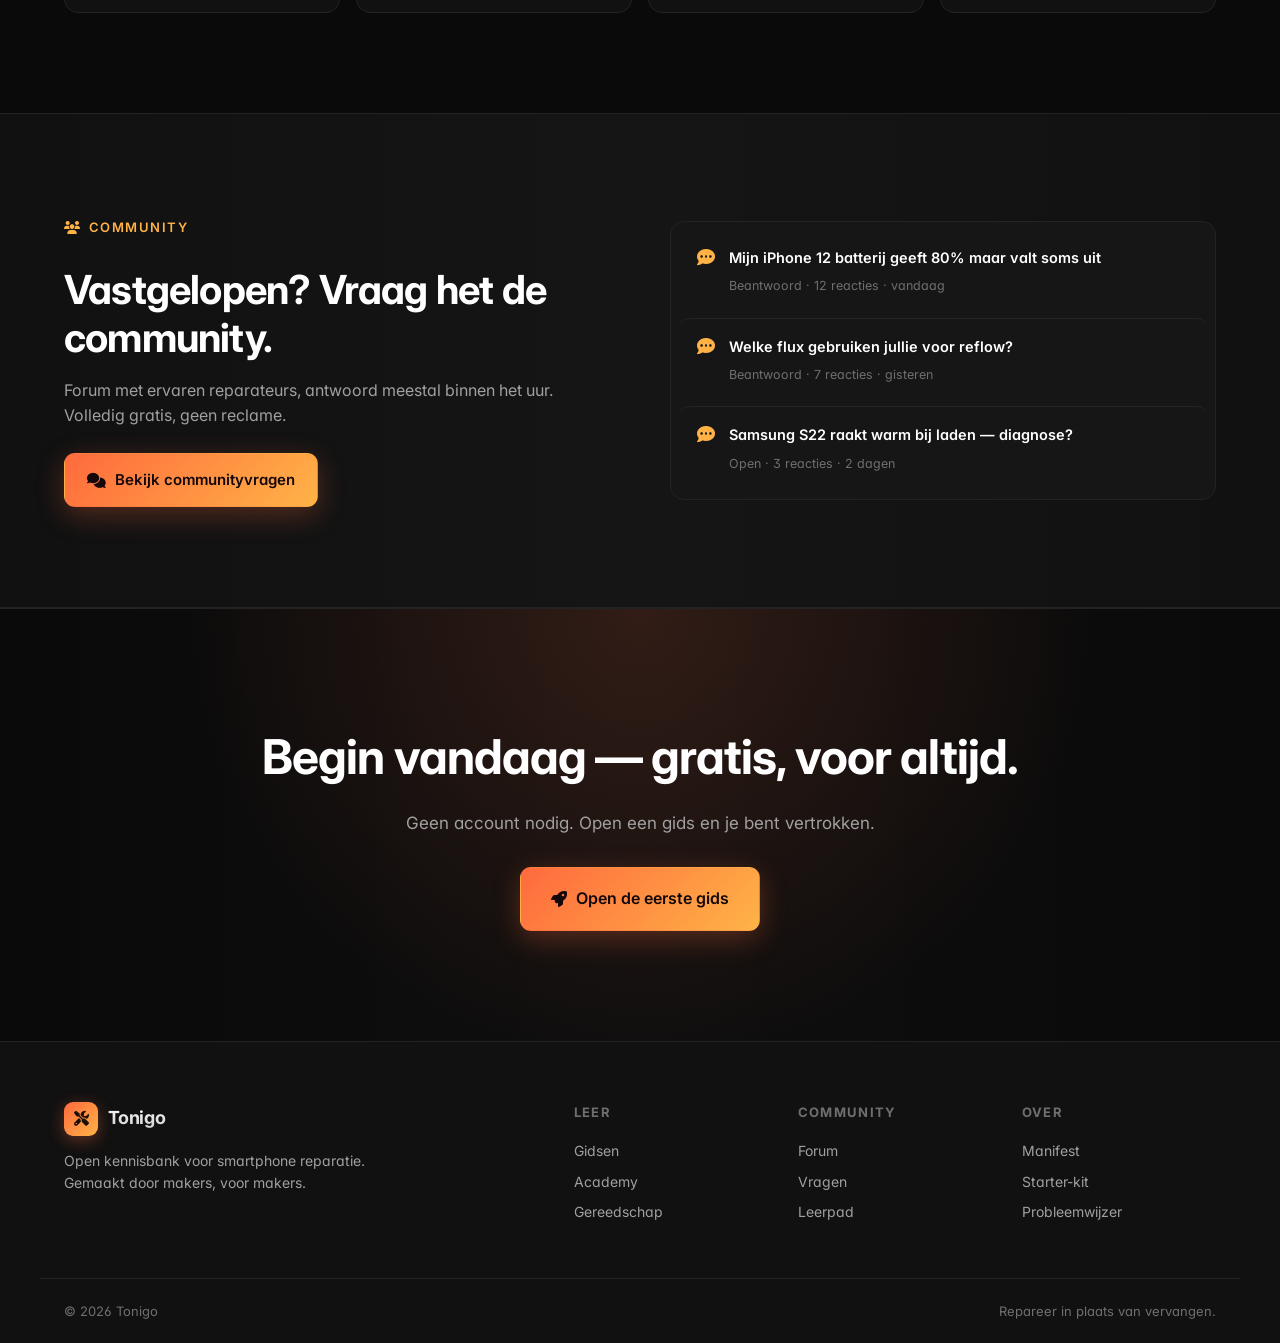
==== commit 5b04fbad: "feat: expand Tonigo guide experience" ====
--- a/index.html
+++ b/index.html
@@ -16,7 +16,7 @@
 <!-- ============ NAV ============ -->
 <header class="nav">
   <div class="container nav__inner">
-    <a href="#" class="logo">
+    <a href="index.html" class="logo">
       <span class="logo__mark"><i class="fa-solid fa-screwdriver-wrench"></i></span>
       <span class="logo__text">Tonigo</span>
     </a>
@@ -36,24 +36,48 @@
 <section class="hero">
   <div class="hero__bg"></div>
   <div class="container hero__inner">
-    <div class="badge">
-      <i class="fa-solid fa-bolt"></i> Open kennisbank · Geen abonnement
-    </div>
-    <h1>Leer zelf je telefoon repareren.<br/><span class="grad">Bespaar geld, red toestellen.</span></h1>
-    <p class="lead">Tonigo is een gratis leerplatform met heldere stap-voor-stap gidsen, video's en tools. Voor iedereen die liever zelf sleutelt dan vervangt.</p>
-    <div class="hero__cta">
-      <a href="#guides" class="btn btn--primary">
-        <i class="fa-solid fa-book-open"></i> Bekijk gidsen
-      </a>
-      <a href="#academy" class="btn btn--ghost">
-        <i class="fa-solid fa-graduation-cap"></i> Start Academy
-      </a>
-    </div>
-    <ul class="hero__stats">
-      <li><strong>120+</strong><span>reparatiegidsen</span></li>
-      <li><strong>iPhone &amp; Android</strong><span>alle merken</span></li>
-      <li><strong>4 niveaus</strong><span>van starter tot expert</span></li>
-    </ul>
+    <div class="hero__copy reveal">
+      <div class="badge">
+        <i class="fa-solid fa-bolt"></i> Open kennisbank · Geen abonnement
+      </div>
+      <h1>Leer zelf je telefoon repareren.<br/><span class="grad">Bespaar geld, red toestellen.</span></h1>
+      <p class="lead">Tonigo is een gratis leerplatform met heldere stap-voor-stap gidsen, video's en tools. Voor iedereen die liever zelf sleutelt dan vervangt.</p>
+      <div class="hero__cta">
+        <a href="#guides" class="btn btn--primary">
+          <i class="fa-solid fa-book-open"></i> Bekijk gidsen
+        </a>
+        <a href="#academy" class="btn btn--ghost">
+          <i class="fa-solid fa-graduation-cap"></i> Start Academy
+        </a>
+      </div>
+      <ul class="hero__stats">
+        <li><strong>8</strong><span>praktische gidsen</span></li>
+        <li><strong>iPhone &amp; Android</strong><span>veelvoorkomende reparaties</span></li>
+        <li><strong>4 niveaus</strong><span>van starter tot expert</span></li>
+      </ul>
+    </div>
+    <div class="repair-stage reveal" aria-hidden="true" data-depth>
+      <div class="repair-stage__halo"></div>
+      <div class="repair-stage__mat">
+        <span class="mat-line mat-line--one"></span>
+        <span class="mat-line mat-line--two"></span>
+        <span class="mat-dot mat-dot--one"></span>
+        <span class="mat-dot mat-dot--two"></span>
+      </div>
+      <div class="phone-exploded layer" data-speed="-0.08">
+        <div class="phone-panel phone-panel--back"></div>
+        <div class="phone-panel phone-panel--board">
+          <span></span><span></span><span></span><span></span>
+        </div>
+        <div class="phone-panel phone-panel--battery"></div>
+        <div class="phone-panel phone-panel--screen"></div>
+      </div>
+      <div class="tool-float tool-float--driver layer" data-speed="0.13"><i class="fa-solid fa-screwdriver"></i></div>
+      <div class="tool-float tool-float--pick layer" data-speed="0.18"><i class="fa-solid fa-guitar"></i></div>
+      <div class="tool-float tool-float--bolt layer" data-speed="0.1"><i class="fa-solid fa-bolt"></i></div>
+      <div class="micro-copy micro-copy--top layer" data-speed="0.06">ESD safe</div>
+      <div class="micro-copy micro-copy--bottom layer" data-speed="-0.04">screw map 01</div>
+    </div>
   </div>
 </section>
 
@@ -129,7 +153,7 @@
 
     <div class="guides__grid" id="guidesGrid">
       <!-- iPhone screen -->
-      <article class="card" data-tags="iphone beginner">
+      <article class="card reveal" data-tags="iphone beginner">
         <div class="card__media card__media--screen">
           <i class="fa-solid fa-mobile-screen-button"></i>
         </div>
@@ -140,14 +164,14 @@
           </div>
           <h3>iPhone scherm vervangen</h3>
           <p>Voor iPhone 11 t/m 15. Inclusief Face ID transfer en juiste schroef-mapping.</p>
-          <a href="#" class="card__link" data-guide="iphone-screen">
+          <a href="guides/iphone-scherm-vervangen.html" class="card__link" data-guide="iphone-screen">
             Lees gids <i class="fa-solid fa-arrow-right"></i>
           </a>
         </div>
       </article>
 
       <!-- iPhone battery -->
-      <article class="card" data-tags="iphone beginner">
+      <article class="card reveal" data-tags="iphone beginner">
         <div class="card__media card__media--battery">
           <i class="fa-solid fa-battery-full"></i>
         </div>
@@ -158,14 +182,14 @@
           </div>
           <h3>iPhone batterij vervangen</h3>
           <p>Lijmstrips correct verwijderen, BMS-chip transfer en kalibratie nadien.</p>
-          <a href="#" class="card__link" data-guide="iphone-battery">
+          <a href="guides/iphone-batterij-vervangen.html" class="card__link" data-guide="iphone-battery">
             Lees gids <i class="fa-solid fa-arrow-right"></i>
           </a>
         </div>
       </article>
 
       <!-- Samsung screen -->
-      <article class="card" data-tags="samsung advanced">
+      <article class="card reveal" data-tags="samsung advanced">
         <div class="card__media card__media--screen">
           <i class="fa-solid fa-display"></i>
         </div>
@@ -176,14 +200,14 @@
           </div>
           <h3>Samsung Galaxy scherm vervangen</h3>
           <p>Achterglas verhitten, motherboard-vrij werken en nieuw OLED-paneel uitlijnen.</p>
-          <a href="#" class="card__link" data-guide="samsung-screen">
+          <a href="guides/samsung-galaxy-scherm-vervangen.html" class="card__link" data-guide="samsung-screen">
             Lees gids <i class="fa-solid fa-arrow-right"></i>
           </a>
         </div>
       </article>
 
       <!-- Charge port -->
-      <article class="card" data-tags="iphone other beginner">
+      <article class="card reveal" data-tags="iphone other beginner">
         <div class="card__media card__media--port">
           <i class="fa-solid fa-plug-circle-bolt"></i>
         </div>
@@ -194,14 +218,14 @@
           </div>
           <h3>Laadpoort reinigen of vervangen</h3>
           <p>90% van "laadt niet" is vuil. Eerst reinigen, dan pas vervangen — leer beide.</p>
-          <a href="#" class="card__link" data-guide="charge-port">
+          <a href="guides/laadpoort-reinigen-of-vervangen.html" class="card__link" data-guide="charge-port">
             Lees gids <i class="fa-solid fa-arrow-right"></i>
           </a>
         </div>
       </article>
 
       <!-- Water -->
-      <article class="card" data-tags="iphone samsung other beginner">
+      <article class="card reveal" data-tags="iphone samsung other beginner">
         <div class="card__media card__media--water">
           <i class="fa-solid fa-water"></i>
         </div>
@@ -212,14 +236,14 @@
           </div>
           <h3>Waterschade — eerste hulp</h3>
           <p>Wat je in de eerste 30 minuten moet doen (en wat absoluut niet).</p>
-          <a href="#" class="card__link" data-guide="water-damage">
+          <a href="guides/waterschade-eerste-hulp.html" class="card__link" data-guide="water-damage">
             Lees gids <i class="fa-solid fa-arrow-right"></i>
           </a>
         </div>
       </article>
 
       <!-- Speaker -->
-      <article class="card" data-tags="iphone samsung beginner">
+      <article class="card reveal" data-tags="iphone samsung beginner">
         <div class="card__media card__media--speaker">
           <i class="fa-solid fa-volume-high"></i>
         </div>
@@ -230,14 +254,14 @@
           </div>
           <h3>Luidspreker rooster reinigen</h3>
           <p>Met perslucht, isopropanol en een zachte borstel — geen tandenstoker, alsjeblieft.</p>
-          <a href="#" class="card__link" data-guide="speaker-clean">
+          <a href="guides/luidspreker-rooster-reinigen.html" class="card__link" data-guide="speaker-clean">
             Lees gids <i class="fa-solid fa-arrow-right"></i>
           </a>
         </div>
       </article>
 
       <!-- Buttons -->
-      <article class="card" data-tags="iphone samsung other advanced">
+      <article class="card reveal" data-tags="iphone samsung other advanced">
         <div class="card__media card__media--button">
           <i class="fa-solid fa-circle-dot"></i>
         </div>
@@ -248,14 +272,14 @@
           </div>
           <h3>Power- of volumeknop herstellen</h3>
           <p>Vaak vlex-kabel defect, soms gewoon een vastgeplakt mechanisme.</p>
-          <a href="#" class="card__link" data-guide="buttons">
+          <a href="guides/power-of-volumeknop-herstellen.html" class="card__link" data-guide="buttons">
             Lees gids <i class="fa-solid fa-arrow-right"></i>
           </a>
         </div>
       </article>
 
       <!-- Camera -->
-      <article class="card" data-tags="iphone samsung beginner">
+      <article class="card reveal" data-tags="iphone samsung beginner">
         <div class="card__media card__media--camera">
           <i class="fa-solid fa-camera-retro"></i>
         </div>
@@ -266,7 +290,7 @@
           </div>
           <h3>Camera lens vervangen</h3>
           <p>Het glaasje sneuvelt vaker dan de sensor. Grote prijsbesparing als je dat onderscheidt.</p>
-          <a href="#" class="card__link" data-guide="camera-lens">
+          <a href="guides/camera-lens-vervangen.html" class="card__link" data-guide="camera-lens">
             Lees gids <i class="fa-solid fa-arrow-right"></i>
           </a>
         </div>
@@ -334,7 +358,7 @@
       <span class="eyebrow"><i class="fa-solid fa-users"></i> Community</span>
       <h2>Vastgelopen? Vraag het de community.</h2>
       <p>Forum met ervaren reparateurs, antwoord meestal binnen het uur. Volledig gratis, geen reclame.</p>
-      <a href="#" class="btn btn--primary"><i class="fa-solid fa-comments"></i> Naar het forum</a>
+      <a href="#community" class="btn btn--primary"><i class="fa-solid fa-comments"></i> Bekijk communityvragen</a>
     </div>
     <div class="community__card">
       <div class="community__row">
@@ -377,7 +401,7 @@
 <footer class="footer">
   <div class="container footer__inner">
     <div class="footer__brand">
-      <a href="#" class="logo">
+    <a href="index.html" class="logo">
         <span class="logo__mark"><i class="fa-solid fa-screwdriver-wrench"></i></span>
         <span class="logo__text">Tonigo</span>
       </a>
@@ -393,14 +417,14 @@
       <div>
         <h4>Community</h4>
         <a href="#community">Forum</a>
-        <a href="#">Discord</a>
-        <a href="#">Contributeurs</a>
+        <a href="#community">Vragen</a>
+        <a href="#academy">Leerpad</a>
       </div>
       <div>
         <h4>Over</h4>
-        <a href="#">Manifest</a>
-        <a href="#">Privacy</a>
-        <a href="#">Contact</a>
+        <a href="README.md">Manifest</a>
+        <a href="#tools">Starter-kit</a>
+        <a href="#diag">Probleemwijzer</a>
       </div>
     </div>
   </div>
--- a/assets/style.css
+++ b/assets/style.css
@@ -700,3 +700,463 @@
 
 /* ============ Hidden filter result ============ */
 .card.is-hidden { display: none; }
+
+/* ============ Cinematic phase upgrade ============ */
+body::before {
+  content: "";
+  position: fixed;
+  inset: 0;
+  pointer-events: none;
+  z-index: -1;
+  background:
+    linear-gradient(110deg, rgba(255,255,255,.035), transparent 22%, transparent 76%, rgba(255,106,61,.045)),
+    radial-gradient(circle at 78% 8%, rgba(255,179,71,.10), transparent 34%),
+    radial-gradient(circle at 12% 78%, rgba(255,106,61,.08), transparent 34%);
+}
+
+.hero {
+  min-height: calc(100svh - 70px);
+  padding: 82px 0 72px;
+  display: grid;
+  align-items: center;
+}
+.hero__inner {
+  max-width: 1200px;
+  text-align: left;
+  display: grid;
+  grid-template-columns: minmax(0, .94fr) minmax(360px, .82fr);
+  gap: 48px;
+  align-items: center;
+}
+.hero__copy { max-width: 760px; }
+.lead { margin-left: 0; margin-right: 0; }
+.hero__cta,
+.hero__stats { justify-content: flex-start; }
+
+.repair-stage {
+  position: relative;
+  min-height: 560px;
+  isolation: isolate;
+  perspective: 1000px;
+}
+.repair-stage__halo {
+  position: absolute;
+  inset: 9% 3% 5%;
+  border-radius: 42px;
+  background:
+    radial-gradient(circle at 50% 40%, rgba(255,179,71,.26), transparent 28%),
+    radial-gradient(circle at 54% 62%, rgba(255,106,61,.16), transparent 36%);
+  filter: blur(20px);
+  opacity: .85;
+}
+.repair-stage__mat {
+  position: absolute;
+  inset: 14% 2% 8%;
+  border: 1px solid rgba(255,255,255,.08);
+  border-radius: 32px;
+  background:
+    linear-gradient(135deg, rgba(255,255,255,.08), transparent 22%),
+    repeating-linear-gradient(0deg, rgba(255,255,255,.035) 0 1px, transparent 1px 42px),
+    repeating-linear-gradient(90deg, rgba(255,255,255,.025) 0 1px, transparent 1px 42px),
+    rgba(17,17,17,.7);
+  box-shadow: inset 0 1px 0 rgba(255,255,255,.08), 0 34px 90px rgba(0,0,0,.5);
+  transform: rotateX(60deg) rotateZ(-9deg) translateY(72px);
+}
+.mat-line,
+.mat-dot {
+  position: absolute;
+  display: block;
+  background: rgba(255,179,71,.55);
+}
+.mat-line { height: 1px; width: 48%; }
+.mat-line--one { left: 12%; top: 28%; }
+.mat-line--two { right: 9%; bottom: 26%; width: 34%; }
+.mat-dot {
+  width: 6px; height: 6px;
+  border-radius: 999px;
+  box-shadow: 0 0 22px rgba(255,179,71,.75);
+}
+.mat-dot--one { left: 18%; bottom: 20%; }
+.mat-dot--two { right: 22%; top: 22%; }
+.phone-exploded {
+  position: absolute;
+  inset: 11% 15% 8%;
+  transform-style: preserve-3d;
+  animation: floatRig 8s ease-in-out infinite;
+}
+.phone-panel {
+  position: absolute;
+  left: 50%;
+  top: 50%;
+  width: 215px;
+  height: 430px;
+  border-radius: 34px;
+  transform: translate(-50%, -50%) rotateX(58deg) rotateZ(-18deg);
+  box-shadow: 0 28px 70px rgba(0,0,0,.48);
+}
+.phone-panel--back {
+  background:
+    linear-gradient(150deg, rgba(255,255,255,.16), transparent 26%),
+    linear-gradient(180deg, #303030, #0d0d0d);
+  border: 1px solid rgba(255,255,255,.13);
+  translate: -50px 42px;
+}
+.phone-panel--board {
+  width: 130px;
+  height: 290px;
+  translate: 26px -14px;
+  background:
+    linear-gradient(160deg, rgba(61,220,151,.28), transparent 24%),
+    #10261f;
+  border: 1px solid rgba(61,220,151,.36);
+}
+.phone-panel--board span {
+  position: absolute;
+  width: 34px;
+  height: 44px;
+  border-radius: 6px;
+  background: rgba(0,0,0,.45);
+  border: 1px solid rgba(255,255,255,.09);
+}
+.phone-panel--board span:nth-child(1) { left: 20px; top: 38px; }
+.phone-panel--board span:nth-child(2) { right: 18px; top: 92px; }
+.phone-panel--board span:nth-child(3) { left: 24px; bottom: 76px; width: 70px; height: 32px; }
+.phone-panel--board span:nth-child(4) { right: 24px; bottom: 30px; width: 28px; height: 28px; border-radius: 999px; }
+.phone-panel--battery {
+  width: 118px;
+  height: 280px;
+  translate: -102px -50px;
+  background: linear-gradient(180deg, #232323, #080808);
+  border: 1px solid rgba(255,179,71,.35);
+}
+.phone-panel--battery::before {
+  content: "Li-ion";
+  position: absolute;
+  left: 22px;
+  bottom: 28px;
+  color: rgba(255,255,255,.58);
+  font-size: 14px;
+  font-weight: 700;
+}
+.phone-panel--screen {
+  translate: 86px -92px;
+  background:
+    radial-gradient(circle at 34% 18%, rgba(255,179,71,.38), transparent 18%),
+    linear-gradient(150deg, rgba(255,255,255,.18), transparent 24%),
+    linear-gradient(180deg, #171717, #050505);
+  border: 1px solid rgba(255,255,255,.20);
+}
+.tool-float,
+.micro-copy {
+  position: absolute;
+  z-index: 2;
+}
+.tool-float {
+  width: 58px;
+  height: 58px;
+  display: grid;
+  place-items: center;
+  border-radius: 16px;
+  background: rgba(28,28,28,.78);
+  border: 1px solid rgba(255,255,255,.10);
+  color: var(--accent-2);
+  box-shadow: 0 18px 42px rgba(0,0,0,.36);
+  backdrop-filter: blur(14px);
+}
+.tool-float--driver { left: 8%; top: 18%; transform: rotate(-15deg); }
+.tool-float--pick { right: 3%; top: 33%; transform: rotate(10deg); }
+.tool-float--bolt { left: 17%; bottom: 18%; transform: rotate(8deg); }
+.micro-copy {
+  padding: 7px 11px;
+  border: 1px solid rgba(255,179,71,.22);
+  border-radius: 999px;
+  color: var(--accent-2);
+  background: rgba(10,10,10,.65);
+  font-size: 11px;
+  text-transform: uppercase;
+  letter-spacing: .12em;
+}
+.micro-copy--top { right: 9%; top: 13%; }
+.micro-copy--bottom { left: 4%; bottom: 12%; }
+
+@keyframes floatRig {
+  0%, 100% { transform: translate3d(0, 0, 0) rotateZ(0); }
+  50% { transform: translate3d(0, -14px, 0) rotateZ(1deg); }
+}
+
+.diag,
+.tools,
+.community,
+.cta {
+  position: relative;
+  overflow: hidden;
+}
+.diag::before,
+.tools::before,
+.community::before,
+.cta::before {
+  content: "";
+  position: absolute;
+  inset: 0;
+  pointer-events: none;
+  background: linear-gradient(90deg, transparent, rgba(255,255,255,.04), transparent);
+  opacity: .45;
+}
+.diag > .container,
+.tools > .container,
+.community > .container,
+.cta > .container {
+  position: relative;
+  z-index: 1;
+}
+
+.reveal {
+  opacity: 0;
+  transform: translateY(24px);
+  transition: opacity .7s ease, transform .7s ease;
+}
+.reveal.is-visible {
+  opacity: 1;
+  transform: translateY(0);
+}
+
+/* ============ Guide detail pages ============ */
+.guide-page .nav__links a[href="../index.html#guides"] { color: var(--text); }
+.guide-hero {
+  position: relative;
+  padding: 88px 0 56px;
+  overflow: hidden;
+  background:
+    radial-gradient(circle at 72% 20%, rgba(255,106,61,.18), transparent 34%),
+    linear-gradient(180deg, var(--bg), var(--bg-2));
+  border-bottom: 1px solid var(--line);
+}
+.guide-hero::after {
+  content: "";
+  position: absolute;
+  inset: 0;
+  background-image:
+    linear-gradient(rgba(255,255,255,.035) 1px, transparent 1px),
+    linear-gradient(90deg, rgba(255,255,255,.025) 1px, transparent 1px);
+  background-size: 44px 44px;
+  mask-image: linear-gradient(180deg, black, transparent 82%);
+}
+.guide-hero__inner {
+  position: relative;
+  z-index: 1;
+  display: grid;
+  grid-template-columns: minmax(0, 1fr) 340px;
+  gap: 44px;
+  align-items: end;
+}
+.back-link {
+  display: inline-flex;
+  align-items: center;
+  gap: 8px;
+  color: var(--text-2);
+  font-size: 14px;
+  font-weight: 600;
+  margin-bottom: 28px;
+}
+.back-link:hover { color: var(--accent-2); }
+.guide-hero h1 {
+  font-size: clamp(36px, 5vw, 64px);
+  line-height: 1.04;
+  letter-spacing: -.025em;
+  max-width: 780px;
+}
+.guide-hero__lead {
+  max-width: 700px;
+  margin-top: 20px;
+  color: var(--text-2);
+  font-size: 18px;
+}
+.guide-specs {
+  display: grid;
+  gap: 10px;
+  padding: 18px;
+  background: rgba(17,17,17,.78);
+  border: 1px solid var(--line);
+  border-radius: var(--radius);
+  box-shadow: var(--shadow-soft);
+  backdrop-filter: blur(16px);
+}
+.guide-spec {
+  display: flex;
+  gap: 12px;
+  align-items: flex-start;
+  padding: 12px;
+  border-radius: 10px;
+  background: rgba(255,255,255,.03);
+}
+.guide-spec i {
+  color: var(--accent-2);
+  width: 18px;
+  margin-top: 4px;
+}
+.guide-spec span {
+  display: block;
+  color: var(--text-3);
+  font-size: 12px;
+  text-transform: uppercase;
+  letter-spacing: .08em;
+}
+.guide-spec strong {
+  display: block;
+  font-size: 14px;
+}
+.guide-layout {
+  display: grid;
+  grid-template-columns: 260px minmax(0, 1fr);
+  gap: 42px;
+  padding: 64px 24px 100px;
+}
+.guide-toc {
+  position: sticky;
+  top: 94px;
+  align-self: start;
+  padding: 18px;
+  border: 1px solid var(--line);
+  border-radius: var(--radius);
+  background: rgba(17,17,17,.78);
+}
+.guide-toc strong {
+  display: block;
+  margin-bottom: 10px;
+  font-size: 13px;
+  color: var(--text-3);
+  text-transform: uppercase;
+  letter-spacing: .1em;
+}
+.guide-toc a {
+  display: block;
+  color: var(--text-2);
+  padding: 8px 0;
+  font-size: 14px;
+}
+.guide-toc a:hover { color: var(--accent-2); }
+.guide-content { max-width: 820px; }
+.guide-section {
+  padding: 30px;
+  border: 1px solid var(--line);
+  border-radius: var(--radius);
+  background: rgba(17,17,17,.68);
+  margin-bottom: 22px;
+}
+.guide-section--warning {
+  border-color: rgba(255,93,93,.38);
+  background: linear-gradient(135deg, rgba(255,93,93,.10), rgba(17,17,17,.72));
+}
+.guide-section--finish {
+  border-color: var(--accent-line);
+  background: linear-gradient(135deg, var(--accent-soft), rgba(17,17,17,.72));
+}
+.guide-section h2 {
+  font-size: clamp(24px, 3vw, 32px);
+  letter-spacing: -.02em;
+  margin-bottom: 16px;
+}
+.guide-section h3 {
+  font-size: 18px;
+  margin: 22px 0 8px;
+}
+.guide-section p,
+.guide-section li { color: var(--text-2); }
+.guide-section ul,
+.guide-section ol { padding-left: 22px; }
+.guide-section li + li { margin-top: 8px; }
+.guide-steps {
+  counter-reset: step;
+  list-style: none;
+  padding-left: 0;
+}
+.guide-steps li {
+  counter-increment: step;
+  position: relative;
+  padding: 18px 18px 18px 70px;
+  border: 1px solid var(--line);
+  border-radius: 12px;
+  background: rgba(0,0,0,.18);
+}
+.guide-steps li + li { margin-top: 12px; }
+.guide-steps li::before {
+  content: counter(step, decimal-leading-zero);
+  position: absolute;
+  left: 18px;
+  top: 18px;
+  width: 34px;
+  height: 34px;
+  display: grid;
+  place-items: center;
+  border-radius: 9px;
+  background: linear-gradient(135deg, var(--accent), var(--accent-2));
+  color: #180a05;
+  font-size: 12px;
+  font-weight: 800;
+}
+.guide-cta {
+  display: flex;
+  flex-wrap: wrap;
+  gap: 12px;
+  margin-top: 24px;
+}
+
+@media (prefers-reduced-motion: reduce) {
+  html { scroll-behavior: auto; }
+  *,
+  *::before,
+  *::after {
+    animation-duration: .01ms !important;
+    animation-iteration-count: 1 !important;
+    scroll-behavior: auto !important;
+    transition-duration: .01ms !important;
+  }
+  .reveal {
+    opacity: 1;
+    transform: none;
+  }
+}
+
+@media (max-width: 880px) {
+  .hero__inner { grid-template-columns: 1fr; }
+  .hero__copy { text-align: left; }
+  .repair-stage {
+    min-height: 430px;
+    order: -1;
+  }
+  .phone-exploded { inset: 4% 11% 4%; }
+  .guide-hero__inner { grid-template-columns: 1fr; }
+  .guide-layout {
+    grid-template-columns: 1fr;
+    padding-top: 36px;
+  }
+  .guide-toc { position: static; }
+}
+
+@media (max-width: 480px) {
+  .container { padding: 0 18px; }
+  .hero h1 { font-size: clamp(36px, 12vw, 48px); }
+  .repair-stage { min-height: 360px; }
+  .phone-panel {
+    width: 165px;
+    height: 330px;
+    border-radius: 28px;
+  }
+  .phone-panel--board {
+    width: 100px;
+    height: 220px;
+  }
+  .phone-panel--battery {
+    width: 90px;
+    height: 215px;
+  }
+  .tool-float {
+    width: 48px;
+    height: 48px;
+  }
+  .guide-section { padding: 22px; }
+  .guide-steps li {
+    padding-left: 18px;
+    padding-top: 66px;
+  }
+}
